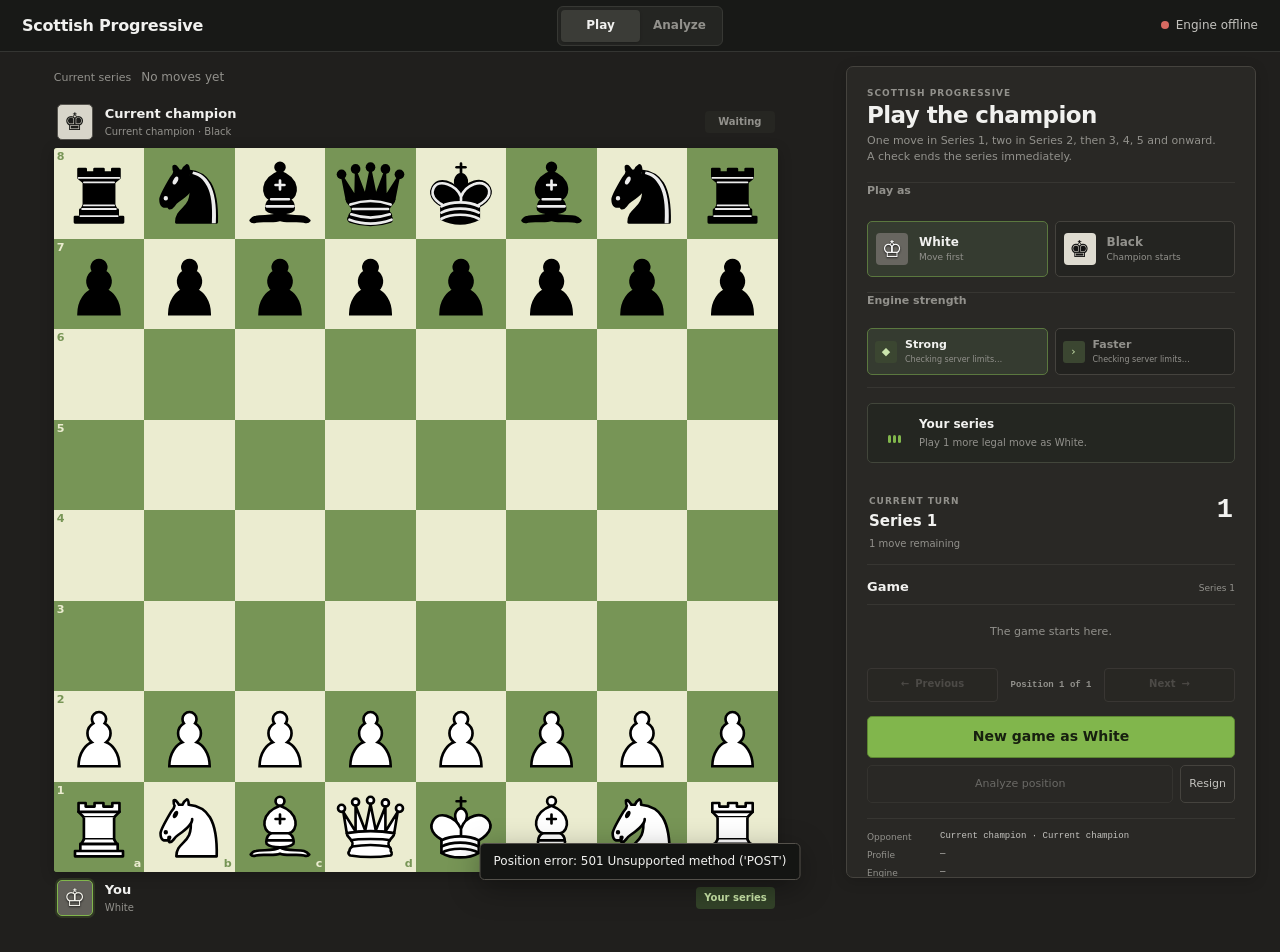
==== src/scottish_progressive/web/static/index.html @ e49f47ee "Add fail-closed browser WASM engine shell" ====
<!doctype html>
<html lang="en">
  <head>
    <meta charset="utf-8">
    <meta name="viewport" content="width=device-width, initial-scale=1">
    <meta name="color-scheme" content="dark">
    <meta name="theme-color" content="#262522">
    <meta name="spc-api-origin" content="https://progressive-ui9q.onrender.com">
    <meta http-equiv="Content-Security-Policy" content="default-src 'self'; script-src 'self' blob: 'wasm-unsafe-eval'; worker-src 'self'; style-src 'self' 'unsafe-inline'; img-src 'self' data:; connect-src 'self' https://progressive-ui9q.onrender.com; object-src 'none'; base-uri 'none'; form-action 'none'">
    <title>Scottish Progressive</title>
    <link rel="icon" href="data:,">
    <link rel="stylesheet" href="./styles.css">
  </head>
  <body>
    <a class="skip-link" href="#workspace">Skip to board</a>
    <header class="app-header">
      <a class="brand" href="./" aria-label="Scottish Progressive home"><span class="brand-long">Scottish Progressive</span><span class="brand-short">Progressive</span></a>
      <nav class="mode-switch" aria-label="Workspace mode">
        <button class="mode-button is-active" id="mode-play" type="button" aria-pressed="true">Play</button>
        <button class="mode-button" id="mode-analyze" type="button" aria-pressed="false">Analyze</button>
      </nav>
      <div class="header-actions">
        <span class="rules-label" id="rules-version">Scottish rules</span>
        <span class="engine-status" id="engine-status" role="status" aria-live="polite"><span class="status-dot" aria-hidden="true"></span><span id="engine-status-text">Connecting…</span></span>
      </div>
    </header>

    <main class="analysis-workspace is-play-mode" id="workspace">
      <section class="board-pane" aria-label="Analysis board">
        <div class="position-strip">
          <div class="turn-copy">
            <p class="turn-label" id="turn-label">White · Series 1</p>
            <div class="series-heading"><h1 id="moves-heading">1 move remaining</h1><span class="boundary-pill is-boundary" id="boundary-pill">Boundary</span></div>
            <p class="series-subtitle" id="series-status">Play one legal move.</p>
          </div>
          <span class="series-number" aria-label="Current series"><small>SERIES</small><b id="series-number">1</b></span>
        </div>
        <div class="series-ledger" aria-label="Moves in the current series">
          <span class="ledger-label">Current series</span>
          <div class="move-chips" id="move-chips"><span class="empty-chip">No moves yet</span></div>
        </div>

        <div class="play-player-strip play-top-player" id="play-top-player" aria-label="Opponent">
          <span class="player-color" id="play-top-color" aria-hidden="true"></span>
          <span class="player-identity"><strong id="play-top-name">Current champion</strong><small id="play-top-meta">Engine profile</small></span>
          <span class="player-clock" id="play-top-turn">Waiting</span>
        </div>

        <div class="board-layout">
          <div class="eval-rail" id="eval-rail" aria-label="Progressive evaluation not reported" aria-describedby="evaluation-scale-help" title="About 100 evaluation points equals one pawn. This is a heuristic Progressive evaluation, not calibrated Stockfish centipawns.">
            <span class="eval-side eval-black">B</span><div class="eval-fill" id="eval-fill"></div><span class="eval-marker" id="eval-marker">?</span><span class="eval-side eval-white">W</span>
          </div>
          <div class="board-shell" id="board-shell">
            <div class="board" id="board" role="group" aria-label="Chess board. White pieces at the bottom." aria-busy="true"></div>
            <svg class="board-arrows" id="board-arrows" viewBox="0 0 100 100" preserveAspectRatio="none" aria-hidden="true">
              <defs>
                <marker id="arrow-best" markerWidth="4" markerHeight="4" refX="3.35" refY="2" orient="auto" markerUnits="strokeWidth"><path d="M0,0 L4,2 L0,4 Z" fill="context-stroke"></path></marker>
                <marker id="arrow-alt" markerWidth="3.8" markerHeight="3.8" refX="3.15" refY="1.9" orient="auto" markerUnits="strokeWidth"><path d="M0,0 L3.8,1.9 L0,3.8 Z" fill="context-stroke"></path></marker>
              </defs>
            </svg>
            <div class="board-loading" id="board-loading"><span class="spinner" aria-hidden="true"></span><span id="board-loading-text">Loading board…</span></div>
            <div class="drag-piece" id="drag-piece" aria-hidden="true"></div>
          </div>
        </div>

        <div class="play-player-strip play-bottom-player" id="play-bottom-player" aria-label="Player">
          <span class="player-color" id="play-bottom-color" aria-hidden="true"></span>
          <span class="player-identity"><strong id="play-bottom-name">You</strong><small id="play-bottom-meta">White</small></span>
          <span class="player-clock" id="play-bottom-turn">Your series</span>
        </div>

        <div class="board-toolbar" aria-label="Board controls">
          <button class="tool-button" id="undo-move" type="button" disabled><svg viewBox="0 0 24 24" aria-hidden="true"><path d="m8 7 4-4v3h1a7 7 0 1 1-6.7 9h2.2a5 5 0 1 0 4.5-7h-1v3L8 7Z"/></svg><span>Undo</span></button>
          <button class="tool-button" id="reset-series" type="button" disabled><svg viewBox="0 0 24 24" aria-hidden="true"><path d="M12 5a7 7 0 1 1-6.6 9.3l1.9-.7A5 5 0 1 0 8.1 9L11 12H4V5l2.6 2.6A7 7 0 0 1 12 5Z"/></svg><span>Restart series</span></button>
          <button class="tool-button" id="flip-board" type="button"><svg viewBox="0 0 24 24" aria-hidden="true"><path d="M7.1 6.5A7.2 7.2 0 0 1 19 9h-2.3a5.1 5.1 0 0 0-8.1-1.1L11 10H4V3l3.1 3.5ZM16.9 17.5A7.2 7.2 0 0 1 5 15h2.3a5.1 5.1 0 1 0 8.1 1.1L13 14h7v7l-3.1-3.5Z"/></svg><span>Flip</span></button>
          <span class="toolbar-divider" aria-hidden="true"></span>
          <button class="tool-button" id="save-position" type="button"><svg viewBox="0 0 24 24" aria-hidden="true"><path d="M5 3h12l2 2v16H5V3Zm3 2v5h8V5H8Zm0 9v5h8v-5H8Z"/></svg><span>Save</span></button>
          <button class="tool-button" id="load-position" type="button"><svg viewBox="0 0 24 24" aria-hidden="true"><path d="M4 5h6l2 2h8v12H4V5Zm8 5v3H9l4 4 4-4h-3v-3h-2Z"/></svg><span>Positions</span></button>
          <button class="primary continue-button" id="advance-series" type="button" hidden>Continue from here</button>
        </div>
        <div class="boundary-notice is-ready" id="boundary-notice" role="status" aria-live="polite"><span class="notice-mark" aria-hidden="true"></span><span id="boundary-notice-text">The board is ready.</span></div>
      </section>

      <aside class="inspector" aria-label="Analysis tools">
        <section class="play-panel" id="play-panel" aria-labelledby="play-panel-title">
          <div class="play-heading">
            <p class="section-kicker">SCOTTISH PROGRESSIVE</p>
            <h1 id="play-panel-title">Play the champion</h1>
            <p>One move in Series 1, two in Series 2, then 3, 4, 5 and onward. A check ends the series immediately.</p>
          </div>

          <fieldset class="side-picker">
            <legend>Play as</legend>
            <div class="side-options">
              <button class="side-option is-active" id="play-as-white" type="button" aria-pressed="true"><span class="side-piece is-white" aria-hidden="true">♔</span><span><strong>White</strong><small>Move first</small></span></button>
              <button class="side-option" id="play-as-black" type="button" aria-pressed="false"><span class="side-piece is-black" aria-hidden="true">♚</span><span><strong>Black</strong><small>Champion starts</small></span></button>
            </div>
          </fieldset>

          <fieldset class="play-strength-picker">
            <legend>Engine strength</legend>
            <div class="play-strength-options">
              <button class="play-strength-option is-active" id="play-strength-strong" type="button" aria-pressed="true" title="Checking this server's search limits."><span class="strength-mark" aria-hidden="true">◆</span><span><strong>Strong</strong><small>Checking server limits…</small></span></button>
              <button class="play-strength-option" id="play-strength-faster" type="button" aria-pressed="false" title="Checking this server's search limits."><span class="strength-mark" aria-hidden="true">›</span><span><strong>Faster</strong><small>Checking server limits…</small></span></button>
            </div>
          </fieldset>

          <div class="play-live" id="play-live" role="status" aria-live="polite">
            <span class="play-live-mark" aria-hidden="true"><i></i><i></i><i></i></span>
            <span><strong id="play-status-title">Your series</strong><small id="play-status-detail">Play White's one legal move.</small></span>
          </div>

          <section class="play-series-card" aria-labelledby="play-series-title">
            <div><span class="section-kicker">CURRENT TURN</span><h2 id="play-series-title">Series 1</h2></div>
            <strong class="play-series-count" id="play-series-count">1</strong>
            <p id="play-series-copy">1 move remaining</p>
          </section>

          <section class="play-history-section" aria-labelledby="play-history-title">
            <div class="play-section-heading"><h2 id="play-history-title">Game</h2><span id="play-history-count">Series 1</span></div>
            <div class="play-history" id="play-history" role="log" aria-live="polite"></div>
            <div class="play-history-navigation" role="group" aria-label="Game position navigation">
              <button class="play-history-step" id="play-history-previous" type="button" aria-label="Previous move" disabled><span aria-hidden="true">←</span><span>Previous</span></button>
              <output class="play-history-position" id="play-history-position" aria-live="polite">Position 1 of 1</output>
              <button class="play-history-step" id="play-history-next" type="button" aria-label="Next move" disabled><span>Next</span><span aria-hidden="true">→</span></button>
            </div>
          </section>

          <div class="play-actions">
            <button class="primary play-new-game" id="play-new-game" type="button">New game as White</button>
            <button class="secondary" id="play-analyze-position" type="button">Analyze position</button>
            <button class="secondary play-resign" id="play-resign" type="button">Resign</button>
          </div>

          <dl class="engine-proof" aria-label="Engine provenance">
            <div><dt>Opponent</dt><dd id="play-engine-name">Connecting…</dd></div>
            <div><dt>Profile</dt><dd id="play-engine-id">—</dd></div>
            <div><dt>Engine</dt><dd id="play-engine-version">—</dd></div>
            <div><dt>Runtime</dt><dd id="play-runtime-status">Checking CPU allocation…</dd></div>
            <div><dt>Strength</dt><dd id="play-strength-status">Strong · target depth 5</dd></div>
            <div><dt>Last search</dt><dd id="play-search-depth" aria-live="polite">No engine move yet</dd></div>
            <div><dt>Search status</dt><dd id="play-search-status">Waiting for the champion</dd></div>
          </dl>
        </section>

        <div class="tabs" id="workspace-tabs" role="tablist" aria-label="Workspace views" tabindex="-1" hidden>
          <button class="tab is-active" id="tab-analysis" role="tab" aria-selected="true" aria-controls="analysis-panel" tabindex="0">Analysis</button>
          <button class="tab" id="tab-theory" role="tab" aria-selected="false" aria-controls="theory-panel" tabindex="-1">Theory</button>
          <button class="tab" id="tab-setup" role="tab" aria-selected="false" aria-controls="setup-panel" tabindex="-1">Setup</button>
        </div>
        <section class="tab-panel analysis-panel" id="analysis-panel" role="tabpanel" aria-labelledby="tab-analysis" hidden>
          <div class="auto-analysis-bar">
            <div class="auto-analysis-copy"><span class="analysis-live-dot" aria-hidden="true"></span><div><h2>Automatic analysis</h2><p id="analysis-progress-text" role="status" aria-live="polite">Waiting for the position…</p></div></div>
            <button class="analysis-toggle" id="analyze-button" type="button" aria-pressed="false"><svg class="pause-icon" viewBox="0 0 24 24" aria-hidden="true"><path d="M7 5h4v14H7V5Zm6 0h4v14h-4V5Z"/></svg><span>Pause</span></button>
          </div>
          <div class="analysis-progress" id="analysis-progress" role="progressbar" aria-label="Automatic analysis depth" aria-valuemin="0" aria-valuemax="8" aria-valuenow="0"><span id="analysis-progress-fill"></span></div>
          <div class="analysis-presets" aria-label="Automatic analysis mode">
            <span class="preset-label">Mode</span>
            <div class="preset-switch" role="group" aria-label="Automatic analysis mode">
              <button id="preset-quick" type="button" aria-pressed="false"><strong>Quick</strong><small>Lower CPU</small></button>
              <button class="is-active" id="preset-strong" type="button" aria-pressed="true"><strong>Deep</strong><small>Maximum depth</small></button>
            </div>
          </div>
          <details class="search-settings">
            <summary>Search limits</summary>
            <div class="search-controls" aria-label="Automatic search limits">
              <label><span>Maximum depth</span><input id="depth-control" type="number" inputmode="numeric" min="1" max="8" step="1" value="8"></label>
              <label><span>Branch cap</span><input id="cap-control" type="number" inputmode="numeric" min="1" max="512" step="1" value="256"></label>
              <label><span>Seconds per pass</span><span class="input-suffix"><input id="time-control" type="number" inputmode="decimal" min="0.1" max="30" step="0.25" value="5"><small>s</small></span></label>
              <label><span>Lines</span><input id="alternatives-control" type="number" inputmode="numeric" min="1" max="12" step="1" value="3"></label>
            </div>
          </details>
          <div class="analysis-empty" id="analysis-empty"><span class="empty-pulse" aria-hidden="true"></span><h3>Analysis starts automatically</h3><p>Make a move or open a saved line. The engine cancels the old search and deepens the new position.</p></div>
          <div class="analysis-loading" id="analysis-loading" hidden aria-live="polite"><div class="thinking-lines" aria-hidden="true"><span></span><span></span><span></span></div><h3>Searching this position…</h3><p>The board stays playable while each bounded pass runs.</p></div>
          <div class="analysis-error" id="analysis-error" hidden role="alert"><strong>Automatic analysis stopped</strong><span id="analysis-error-text"></span></div>

          <div class="analysis-results" id="analysis-results" hidden>
            <div class="result-hero"><div><span class="result-label">Progressive evaluation</span><strong class="result-score" id="result-score">Equal</strong></div><div class="classification-block"><span class="classification" id="result-classification">Balanced</span><span class="confidence" id="result-confidence">Depth-limited</span></div></div>
            <p class="evaluation-help" id="evaluation-scale-help">About 100 evaluation points equals one pawn. This is a heuristic Progressive evaluation, not calibrated Stockfish centipawns.</p>
            <div class="proof-strip" id="proof-strip" aria-label="Search reliability"></div>
            <section class="result-section best-series-section"><div class="section-heading"><h3 id="result-choice-heading">Best series</h3><span class="side-to-move" id="result-side">White to move</span></div><div class="best-series" id="best-series"></div><p class="best-notation" id="best-notation"></p></section>
            <section class="result-section">
              <div class="section-heading"><h3>Principal variation</h3><div class="pv-controls" id="pv-controls" hidden aria-label="Principal variation playback"><button id="pv-previous" type="button" aria-label="Previous principal variation move">‹</button><span id="pv-indicator" aria-live="polite">Start</span><button id="pv-next" type="button" aria-label="Next principal variation move">›</button><button class="pv-exit" id="pv-exit" type="button">Exit</button></div></div>
              <div class="pv-line" id="pv-line"></div>
            </section>
            <section class="result-section"><div class="section-heading"><h3>Other lines</h3><span id="alternatives-count"></span></div><div class="alternatives-list" id="alternatives-list"></div></section>
            <details class="result-details"><summary>Evaluation details</summary>
              <section class="result-section"><div class="section-heading"><h3>Evaluation map</h3><span id="reach-status"></span></div><div class="breakdown" id="evaluation-breakdown"></div></section>
              <section class="result-section warnings-section" id="warnings-section" hidden><div class="section-heading"><h3>Tactical warnings</h3></div><ul class="warnings-list" id="warnings-list"></ul></section>
              <details class="search-details"><summary>Raw search details</summary><dl id="search-stats"></dl></details>
            </details>
          </div>

          <section class="study-tree-section" aria-labelledby="study-tree-title">
            <div class="study-tree-heading"><div><p class="section-kicker">LOCAL STUDY</p><h3 id="study-tree-title">Move tree</h3></div><span class="study-save-state" id="study-save-state" role="status" aria-live="polite">Saved locally</span></div>
            <div class="tree-toolbar" aria-label="Variation controls"><button class="tree-tool is-primary" id="new-variation" type="button">＋ New line</button><button class="tree-tool" id="delete-variation" type="button" disabled>Delete line</button><button class="tree-tool" id="clear-study" type="button">Clear tree</button></div>
            <p class="tree-help" id="tree-help">Play on the board to add moves. Select any move to reopen that server-checked position.</p>
            <div class="analysis-tree" id="analysis-tree" role="tree" aria-label="Saved progressive analysis variations" aria-describedby="tree-help"></div>
          </section>
        </section>

        <section class="tab-panel theory-panel" id="theory-panel" role="tabpanel" aria-labelledby="tab-theory" hidden>
          <div class="panel-heading"><div><p class="section-kicker">ENGINE EVIDENCE</p><h2>Opening explorer</h2></div><button class="subtle-button" id="refresh-openings" type="button">Refresh</button></div>
          <p class="panel-intro">Dated engine results, not solved opening truth. Select a row to load its first move.</p><div class="theory-meta" id="theory-meta"></div>
          <div class="theory-loading" id="theory-loading"><span class="spinner" aria-hidden="true"></span> Loading opening evidence…</div><div class="theory-error" id="theory-error" hidden role="alert"></div><div class="opening-list" id="opening-list"></div>
        </section>

        <section class="tab-panel setup-panel" id="setup-panel" role="tabpanel" aria-labelledby="tab-setup" hidden>
          <div class="panel-heading"><div><p class="section-kicker">EXACT BOUNDARY</p><h2>Position setup</h2></div></div>
          <p class="panel-intro">Enter an orthodox FEN and the progressive counters. The trusted engine validates the position before it reaches the board.</p>
          <form id="setup-form" novalidate>
            <label class="field-label" for="fen-input">FEN</label><textarea id="fen-input" rows="3" spellcheck="false" required></textarea>
            <div class="setup-grid"><label><span>Series number</span><input id="series-input" type="number" inputmode="numeric" min="1" step="1" required></label><label><span>Quiet series</span><input id="quiet-input" type="number" inputmode="numeric" min="0" step="1" required></label></div>
            <label class="field-label" for="ep-input">Progressive en-passant targets</label><input id="ep-input" type="text" spellcheck="false" placeholder="e3, c6 — or leave blank"><p class="field-help">Comma-separated target squares. Invalid targets are rejected.</p>
            <div class="setup-actions"><button class="primary" type="submit">Load position</button><button class="secondary" id="load-start" type="button">Starting position</button></div><div class="setup-error" id="setup-error" hidden role="alert"></div>
          </form>
          <p class="piece-credit">Cburnett chess pieces by Colin M. L. Burnett, GPLv2+. <a href="./THIRD_PARTY_NOTICES.txt" target="_blank" rel="noreferrer">License</a></p>
        </section>
      </aside>
    </main>

    <dialog class="saved-dialog" id="saved-dialog" aria-labelledby="saved-dialog-title">
      <div class="dialog-heading"><div><p class="section-kicker">THIS DEVICE</p><h2 id="saved-dialog-title">Saved positions</h2></div><button class="dialog-close" id="saved-dialog-close" type="button" aria-label="Close saved positions">×</button></div>
      <form class="save-position-form" id="save-position-form"><label for="saved-name">Position name</label><div class="save-position-row"><input id="saved-name" type="text" maxlength="60" autocomplete="off" placeholder="e.g. Main line after Series 4"><button class="primary" id="save-current-position" type="submit">Save current</button></div><p>Only the trusted boundary and legal move prefix are stored. The engine rechecks them when loaded.</p></form>
      <div class="saved-position-status" id="saved-position-status" role="status" aria-live="polite"></div><div class="saved-positions-list" id="saved-positions-list" aria-label="Saved positions"></div>
    </dialog>
    <dialog class="promotion-dialog" id="promotion-dialog" aria-labelledby="promotion-title"><form method="dialog"><div class="dialog-heading"><div><p class="section-kicker">PROMOTION</p><h2 id="promotion-title">Choose a piece</h2></div><button class="dialog-close" value="cancel" aria-label="Cancel promotion">×</button></div><div class="promotion-options" id="promotion-options"></div></form></dialog>
    <div class="toast" id="toast" role="status" aria-live="polite" hidden></div>
    <script src="./study-safety.js" defer></script>
    <script src="./evaluation-format.js" defer></script>
    <script src="./play-handoff.js" defer></script>
    <script src="./play-timeline.js" defer></script>
    <script src="./browser-engine-client.js" defer></script>
    <script src="./app.js" defer></script>
  </body>
</html>
---- src/scottish_progressive/web/static/styles.css ----
:root {
  color-scheme: dark;
  --page: #201f1d;
  --header: #181917;
  --panel: #292825;
  --panel-raised: #302f2c;
  --panel-hover: #393733;
  --line: #45433e;
  --line-soft: #373632;
  --text: #f1f1ef;
  --text-2: #c4c3bf;
  --text-3: #92918c;
  --green: #81b64c;
  --green-strong: #94c960;
  --green-deep: #5c8731;
  --red: #d76a61;
  --amber: #d2a84c;
  --blue: #7196ad;
  --board-light: #ebecd0;
  --board-dark: #779556;
  --board-light-ink: #779556;
  --board-dark-ink: #ebecd0;
  --board-size: min(65vw, calc(100vh - 218px), 720px);
  --radius: 5px;
  --font: Inter, ui-sans-serif, system-ui, -apple-system, BlinkMacSystemFont, "Segoe UI", sans-serif;
  --mono: "SFMono-Regular", Consolas, "Liberation Mono", monospace;
}

* { box-sizing: border-box; }

html { min-width: 0; background: var(--page); }

body {
  min-width: 0;
  min-height: 100vh;
  margin: 0;
  overflow-x: hidden;
  color: var(--text);
  background: var(--page);
  font: 14px/1.45 var(--font);
  -webkit-font-smoothing: antialiased;
}

button, input, textarea { font: inherit; }
button { color: inherit; }
button, summary, .brand { -webkit-tap-highlight-color: transparent; }
a { color: var(--green-strong); }
[hidden] { display: none !important; }

button:focus-visible,
input:focus-visible,
textarea:focus-visible,
summary:focus-visible,
a:focus-visible {
  outline: 3px solid #b8dc8e;
  outline-offset: 2px;
}

.skip-link {
  position: fixed;
  z-index: 1000;
  top: 8px;
  left: 8px;
  padding: 9px 12px;
  color: #15200d;
  background: #c6e5a2;
  border-radius: var(--radius);
  transform: translateY(-150%);
  transition: transform 140ms ease;
}
.skip-link:focus { transform: translateY(0); }

.app-header {
  position: relative;
  z-index: 20;
  display: grid;
  grid-template-columns: minmax(0, 1fr) auto minmax(0, 1fr);
  align-items: center;
  justify-content: space-between;
  min-height: 52px;
  padding: 0 22px;
  background: var(--header);
  border-bottom: 1px solid #343532;
}

.brand {
  color: var(--text);
  font-size: 16px;
  font-weight: 720;
  letter-spacing: -0.015em;
  text-decoration: none;
}

.brand-short { display: none; }
.mode-switch { display: grid; grid-template-columns: repeat(2, 1fr); min-width: 154px; padding: 3px; background: #242522; border: 1px solid #373834; border-radius: 6px; }
.mode-button { min-height: 32px; padding: 4px 13px; color: var(--text-3); background: transparent; border: 0; border-radius: 4px; cursor: pointer; font-size: 12px; font-weight: 700; transition: color 130ms ease, background-color 130ms ease, transform 130ms ease; }
.mode-button:hover { color: var(--text-2); }
.mode-button.is-active { color: var(--text); background: #3b3c37; box-shadow: 0 1px 3px rgb(0 0 0 / 22%); }
.mode-button:active { transform: scale(.98); }
.header-actions { display: flex; align-items: center; justify-self: end; gap: 16px; min-width: 0; }
.rules-label { display: none; }
.engine-status {
  display: inline-flex;
  align-items: center;
  gap: 7px;
  min-width: 0;
  color: var(--text-2);
  font-size: 12px;
  white-space: nowrap;
}
.engine-status > span:last-child { overflow: hidden; text-overflow: ellipsis; }
.status-dot { width: 8px; height: 8px; flex: 0 0 auto; border-radius: 50%; background: var(--amber); }
.engine-status.is-online .status-dot { background: var(--green); }
.engine-status.is-offline .status-dot { background: var(--red); }

.analysis-workspace {
  display: grid;
  grid-template-columns: minmax(0, 1fr) minmax(360px, 430px);
  gap: clamp(18px, 2.2vw, 34px);
  width: min(1370px, 100%);
  margin: 0 auto;
  padding: 18px 24px 28px;
  align-items: start;
}

.analysis-workspace.is-play-mode { --board-size: min(63vw, calc(100vh - 176px), 760px); grid-template-columns: minmax(0, 1fr) minmax(350px, 410px); gap: clamp(20px, 3vw, 46px); padding-top: 14px; }
.is-play-mode .position-strip,
.is-play-mode .eval-rail,
.is-play-mode .board-toolbar,
.is-play-mode .boundary-notice { display: none; }
.is-play-mode .series-ledger { width: var(--board-size); padding: 0 0 7px; }
.is-play-mode .board-layout { grid-template-columns: var(--board-size); gap: 0; }
.is-play-mode .inspector { min-height: 560px; }

.board-pane {
  display: flex;
  flex-direction: column;
  align-items: center;
  min-width: 0;
}

.play-player-strip { display: grid; grid-template-columns: 38px minmax(0, 1fr) auto; align-items: center; width: var(--board-size); min-height: 52px; gap: 10px; padding: 5px 3px; }
.play-player-strip.is-active { color: var(--text); }
.player-color { position: relative; display: grid; width: 36px; height: 36px; place-items: center; overflow: hidden; border: 1px solid #55534d; border-radius: 5px; box-shadow: inset 0 0 0 1px rgb(255 255 255 / 5%); }
.player-color::before { font-size: 24px; line-height: 1; }
.player-color.is-white { color: #f6f5ed; background: #62605a; }
.player-color.is-white::before { content: "♔"; text-shadow: 0 1px 2px #111; }
.player-color.is-black { color: #1c1c1a; background: #d8d5ca; }
.player-color.is-black::before { content: "♚"; }
.play-player-strip.is-active .player-color { border-color: var(--green); box-shadow: 0 0 0 2px rgb(129 182 76 / 16%); }
.player-identity { display: block; min-width: 0; }
.player-identity strong,
.player-identity small { display: block; overflow: hidden; text-overflow: ellipsis; white-space: nowrap; }
.player-identity strong { font-size: 13px; }
.player-identity small { margin-top: 1px; color: var(--text-3); font-size: 10px; }
.player-clock { min-width: 70px; padding: 6px 8px; color: var(--text-3); background: #262622; border-radius: 4px; font: 700 10px/1 var(--font); text-align: center; }
.play-player-strip.is-active .player-clock { color: #cce9ab; background: #334329; }

.position-strip,
.series-ledger,
.board-toolbar,
.boundary-notice {
  width: calc(var(--board-size) + 32px);
  max-width: 100%;
}

.position-strip {
  display: flex;
  align-items: center;
  justify-content: space-between;
  gap: 16px;
  min-height: 58px;
  padding: 0 2px 8px 32px;
}
.turn-copy { min-width: 0; }
.turn-label,
.series-subtitle,
.panel-intro,
.tree-help,
.field-help,
.piece-credit,
.best-notation { margin: 0; }
.turn-label { color: var(--text-2); font-size: 12px; font-weight: 650; }
.series-heading { display: flex; align-items: center; gap: 9px; min-width: 0; }
.series-heading h1 { margin: 1px 0 0; overflow: hidden; font-size: 20px; line-height: 1.2; letter-spacing: -0.02em; text-overflow: ellipsis; white-space: nowrap; }
.series-subtitle { max-width: 620px; margin-top: 2px; overflow: hidden; color: var(--text-3); font-size: 12px; text-overflow: ellipsis; white-space: nowrap; }
.series-number { display: grid; grid-template-columns: auto auto; align-items: baseline; gap: 6px; color: var(--text-3); }
.series-number small { font-size: 9px; font-weight: 700; letter-spacing: .1em; }
.series-number b { color: var(--text); font: 700 23px/1 var(--mono); }
.boundary-pill { flex: 0 0 auto; color: var(--text-3); font-size: 11px; font-weight: 650; }
.boundary-pill::before { content: ""; display: inline-block; width: 6px; height: 6px; margin-right: 5px; border-radius: 50%; background: var(--text-3); vertical-align: 1px; }
.boundary-pill.is-boundary::before,
.boundary-pill.is-complete::before { background: var(--green); }
.boundary-pill.is-mid-series::before { background: var(--amber); }

.series-ledger {
  display: flex;
  align-items: center;
  min-height: 30px;
  padding: 0 0 7px 32px;
  gap: 10px;
}
.ledger-label { flex: 0 0 auto; color: var(--text-3); font-size: 11px; }
.move-chips { display: flex; min-width: 0; gap: 4px; overflow-x: auto; scrollbar-width: thin; }
.move-chip,
.series-move {
  display: inline-flex;
  align-items: center;
  flex: 0 0 auto;
  gap: 5px;
  min-height: 23px;
  padding: 2px 7px;
  color: var(--text-2);
  background: var(--panel-raised);
  border-radius: 3px;
  font-size: 12px;
  animation: move-in 150ms ease-out both;
}
.move-chip b,
.series-move b { color: var(--text-3); font: 700 10px/1 var(--mono); }
.empty-chip { color: var(--text-3); font-size: 12px; }

.board-layout { display: grid; grid-template-columns: 26px var(--board-size); gap: 6px; max-width: 100%; }
.board-shell {
  position: relative;
  width: var(--board-size);
  height: var(--board-size);
  overflow: hidden;
  background: var(--board-dark);
  border-radius: 3px;
  box-shadow: 0 3px 14px rgb(0 0 0 / 24%);
  touch-action: none;
}
.board { display: grid; width: 100%; height: 100%; grid-template: repeat(8, 1fr) / repeat(8, 1fr); }
.square {
  position: relative;
  display: grid;
  place-items: center;
  min-width: 0;
  min-height: 0;
  padding: 0;
  border: 0;
  border-radius: 0;
  cursor: default;
}
.square.light { background: var(--board-light); }
.square.dark { background: var(--board-dark); }
.square.has-piece.is-legal-from { cursor: grab; }
.square.has-piece.is-legal-from:active { cursor: grabbing; }
.piece { position: relative; z-index: 2; display: block; width: 88%; height: 88%; pointer-events: none; user-select: none; transition: transform 110ms ease; }
.square.has-piece:hover .piece { transform: translateY(-1px); }
.square.is-last::before,
.square.is-selected::before { content: ""; position: absolute; z-index: 1; inset: 0; pointer-events: none; }
.square.is-last::before { background: rgb(246 246 105 / 42%); }
.square.is-selected::before { background: rgb(246 246 105 / 65%); }
.square.is-legal::after { content: ""; position: absolute; z-index: 5; width: 25%; height: 25%; border-radius: 50%; background: rgb(33 44 25 / 34%); pointer-events: none; }
.square.is-legal.is-capture::after { width: 82%; height: 82%; background: transparent; border: max(3px, .45vw) solid rgb(33 44 25 / 33%); }
.coordinate { position: absolute; z-index: 7; font: 750 clamp(8px, calc(var(--board-size) / 65), 12px)/1 var(--font); pointer-events: none; }
.coordinate.file { right: 3px; bottom: 3px; }
.coordinate.rank { top: 3px; left: 3px; }
.square.light .coordinate { color: var(--board-light-ink); }
.square.dark .coordinate { color: var(--board-dark-ink); }

.board-arrows { position: absolute; z-index: 8; inset: 0; width: 100%; height: 100%; overflow: visible; pointer-events: none; }
.board-arrows line { stroke-linecap: round; animation: arrow-in 170ms ease-out both; }
.board-loading {
  position: absolute;
  z-index: 12;
  inset: 0;
  display: flex;
  align-items: center;
  justify-content: center;
  gap: 9px;
  color: #fff;
  background: rgb(24 25 23 / 70%);
  font-size: 13px;
  transition: opacity 130ms ease, visibility 130ms ease;
}
.board-loading.is-hidden { opacity: 0; visibility: hidden; pointer-events: none; }
.spinner { width: 15px; height: 15px; flex: 0 0 auto; border: 2px solid rgb(255 255 255 / 28%); border-top-color: currentColor; border-radius: 50%; animation: spin .75s linear infinite; }
.drag-piece { position: fixed; z-index: 100; width: min(calc(var(--board-size) / 8), 90px); height: min(calc(var(--board-size) / 8), 90px); opacity: 0; pointer-events: none; transform: translate(-50%, -50%); }
.drag-piece img { width: 100%; height: 100%; }
.drag-piece.is-visible { opacity: .96; }
.board-shell.is-previewing::after { content: "PV preview"; position: absolute; z-index: 9; right: 7px; top: 7px; padding: 4px 7px; color: #fff; background: rgb(24 25 23 / 78%); border-radius: 3px; font-size: 10px; font-weight: 700; letter-spacing: .06em; }

.eval-rail { position: relative; width: 26px; height: var(--board-size); overflow: hidden; color: #fff; background: #171715; border: 1px solid #4d4b46; border-radius: 3px; }
.eval-fill { position: absolute; inset: auto 0 0; height: 50%; background: #f3f2ec; transition: height 240ms cubic-bezier(.2,.8,.2,1); }
.eval-marker { position: absolute; z-index: 2; left: 50%; bottom: 50%; max-width: calc(100% - 2px); padding: 2px 1px; overflow: hidden; color: #111; background: #f3f2ec; border: 1px solid rgb(0 0 0 / 40%); border-radius: 2px; font: 750 7px/1 var(--mono); text-overflow: clip; white-space: nowrap; transform: translate(-50%, 50%); transition: bottom 240ms cubic-bezier(.2,.8,.2,1); }
.eval-side { position: absolute; z-index: 3; left: 50%; font: 750 9px/1 var(--font); transform: translateX(-50%); mix-blend-mode: difference; }
.eval-black { top: 5px; }
.eval-white { bottom: 5px; }

.board-toolbar { display: flex; align-items: center; min-height: 44px; padding: 5px 0 0 32px; gap: 2px; overflow-x: auto; scrollbar-width: none; }
.board-toolbar::-webkit-scrollbar { display: none; }
.tool-button,
.analysis-toggle,
.tree-tool,
.subtle-button,
.secondary,
.primary,
.pv-controls button,
.dialog-close {
  min-height: 38px;
  border: 1px solid transparent;
  border-radius: var(--radius);
  cursor: pointer;
  transition: color 130ms ease, background-color 130ms ease, border-color 130ms ease, transform 110ms ease;
}
.tool-button { display: inline-flex; align-items: center; flex: 0 0 auto; gap: 6px; padding: 6px 9px; color: var(--text-2); background: transparent; }
.tool-button svg { width: 17px; height: 17px; fill: currentColor; }
.tool-button:hover:not(:disabled) { color: var(--text); background: var(--panel-raised); }
.tool-button:active:not(:disabled), .tree-tool:active:not(:disabled), .primary:active:not(:disabled) { transform: translateY(1px); }
button:disabled { cursor: not-allowed; opacity: .42; }
.toolbar-divider { width: 1px; height: 22px; flex: 0 0 auto; margin: 0 4px; background: var(--line); }
.primary { padding: 8px 13px; color: #17200f; background: var(--green); border-color: var(--green-deep); font-weight: 720; }
.primary:hover:not(:disabled) { background: var(--green-strong); }
.continue-button { margin-left: auto; white-space: nowrap; }

.boundary-notice { display: flex; align-items: flex-start; gap: 8px; min-height: 31px; padding: 7px 0 0 32px; color: var(--text-3); font-size: 12px; }
.notice-mark { width: 7px; height: 7px; flex: 0 0 auto; margin-top: 5px; border-radius: 50%; background: var(--green); }
.boundary-notice.is-warning .notice-mark { background: var(--amber); }
.boundary-notice.is-game-over .notice-mark { background: var(--red); }
.boundary-notice.is-game-over { color: #e5aaa5; }

.inspector {
  position: sticky;
  top: 18px;
  min-width: 0;
  height: calc(100vh - 88px);
  min-height: 560px;
  overflow: hidden;
  background: var(--panel);
  border: 1px solid var(--line);
  border-radius: 7px;
  box-shadow: 0 3px 14px rgb(0 0 0 / 16%);
}

.play-panel { height: 100%; padding: 20px 20px 22px; overflow-y: auto; scrollbar-color: #55524c transparent; scrollbar-width: thin; animation: panel-in 180ms ease-out both; }
.play-heading { padding-bottom: 17px; border-bottom: 1px solid var(--line-soft); }
.play-heading h1 { margin: 2px 0 5px; font-size: 23px; line-height: 1.15; letter-spacing: -.025em; }
.play-heading > p:last-child { max-width: 355px; margin: 0; color: var(--text-3); font-size: 11px; }
.side-picker { min-width: 0; margin: 0; padding: 15px 0; border: 0; border-bottom: 1px solid var(--line-soft); }
.side-picker legend { padding: 0; color: var(--text-3); font-size: 11px; font-weight: 650; }
.side-options { display: grid; grid-template-columns: repeat(2, minmax(0, 1fr)); gap: 7px; margin-top: 7px; }
.side-option { display: grid; grid-template-columns: 36px minmax(0, 1fr); align-items: center; min-height: 56px; gap: 7px; padding: 6px 8px; color: var(--text-3); background: #242421; border: 1px solid var(--line); border-radius: 5px; cursor: pointer; text-align: left; transition: color 130ms ease, background-color 130ms ease, border-color 130ms ease, transform 120ms ease; }
.side-option:hover { color: var(--text-2); background: var(--panel-hover); }
.side-option.is-active { color: var(--text); background: #353b30; border-color: #5b783f; }
.side-option:active { transform: translateY(1px); }
.side-option strong,
.side-option small { display: block; }
.side-option strong { font-size: 12px; }
.side-option small { color: var(--text-3); font-size: 9px; }
.side-piece { display: grid; width: 32px; height: 32px; place-items: center; border-radius: 4px; font-size: 23px; }
.side-piece.is-white { color: #fff; background: #686660; text-shadow: 0 1px 2px #111; }
.side-piece.is-black { color: #111; background: #dedbd0; }
.play-strength-picker { min-width: 0; margin: 0; padding: 12px 0; border: 0; border-bottom: 1px solid var(--line-soft); }
.play-strength-picker legend { padding: 0; color: var(--text-3); font-size: 11px; font-weight: 650; }
.play-strength-options { display: grid; grid-template-columns: repeat(2, minmax(0, 1fr)); gap: 7px; margin-top: 7px; }
.play-strength-option { display: grid; grid-template-columns: 24px minmax(0, 1fr); align-items: center; min-height: 47px; gap: 6px; padding: 5px 7px; color: var(--text-3); background: #22221f; border: 1px solid var(--line); border-radius: 5px; cursor: pointer; text-align: left; transition: color 130ms ease, background-color 130ms ease, border-color 130ms ease, transform 120ms ease; }
.play-strength-option:hover { color: var(--text-2); background: var(--panel-hover); }
.play-strength-option.is-active { color: var(--text); background: #353b30; border-color: #5b783f; }
.play-strength-option:active { transform: translateY(1px); }
.play-strength-option strong,
.play-strength-option small { display: block; overflow: hidden; text-overflow: ellipsis; white-space: nowrap; }
.play-strength-option strong { font-size: 11px; }
.play-strength-option small { margin-top: 1px; color: var(--text-3); font-size: 8px; }
.strength-mark { display: grid; width: 22px; height: 22px; place-items: center; color: #cbe5ad; background: #3b4631; border-radius: 3px; font-size: 11px; }
.play-live { display: grid; grid-template-columns: 30px minmax(0, 1fr); align-items: center; min-height: 60px; gap: 10px; margin-top: 15px; padding: 10px 11px; background: #242621; border: 1px solid #42463b; border-radius: 5px; }
.play-live > span:last-child { min-width: 0; }
.play-live strong,
.play-live small { display: block; }
.play-live strong { font-size: 12px; }
.play-live small { margin-top: 2px; overflow: hidden; color: var(--text-3); font-size: 10px; text-overflow: ellipsis; white-space: nowrap; }
.play-live-mark { display: flex; align-items: flex-end; justify-content: center; gap: 2px; height: 20px; }
.play-live-mark i { width: 3px; height: 8px; background: var(--green); border-radius: 2px; }
.play-live.is-thinking .play-live-mark i { animation: thinking .72s ease-in-out infinite alternate; }
.play-live.is-thinking .play-live-mark i:nth-child(2) { animation-delay: .12s; }
.play-live.is-thinking .play-live-mark i:nth-child(3) { animation-delay: .24s; }
.play-live.is-error { color: #efbbb6; background: #3c2927; border-color: #6e3934; }
.play-live.is-error .play-live-mark i { background: var(--red); }
.play-live.is-won { color: #d9efc0; background: #2d3b25; border-color: #4f6b3a; }
.play-live.is-finished .play-live-mark i { background: var(--text-3); }
.play-live.is-review { color: #e5d8b4; background: #363127; border-color: #685c3c; }
.play-live.is-review .play-live-mark i { background: #c5a95d; }
.play-series-card { display: grid; grid-template-columns: minmax(0, 1fr) auto; align-items: center; gap: 2px 12px; margin-top: 13px; padding: 13px 2px 12px; border-bottom: 1px solid var(--line-soft); }
.play-series-card h2 { margin: 1px 0 0; font-size: 15px; }
.play-series-card p { grid-column: 1 / -1; margin: 3px 0 0; color: var(--text-3); font-size: 10px; }
.play-series-count { grid-row: 1; grid-column: 2; color: var(--text); font: 730 27px/1 var(--mono); }
.play-history-section { padding-top: 13px; }
.play-section-heading { display: flex; align-items: baseline; justify-content: space-between; gap: 12px; }
.play-section-heading h2 { margin: 0; font-size: 13px; }
.play-section-heading span { color: var(--text-3); font-size: 9px; }
.play-history { max-height: 225px; margin-top: 7px; overflow: auto; border-top: 1px solid var(--line-soft); scrollbar-width: thin; }
.play-history-row { display: grid; grid-template-columns: 28px minmax(0, 1fr) 22px; align-items: center; min-height: 43px; gap: 7px; border-bottom: 1px solid var(--line-soft); animation: move-in 150ms ease-out both; }
.play-history-row.is-current { background: rgb(197 169 93 / 8%); box-shadow: inset 2px 0 #c5a95d; }
.play-history-series { color: var(--text-3); font: 700 9px var(--mono); }
.play-history-moves { display: block; min-width: 0; }
.play-history-moves strong,
.play-history-moves small { display: block; overflow: hidden; text-overflow: ellipsis; white-space: nowrap; }
.play-history-moves strong { font-size: 10px; }
.play-history-moves small { margin-top: 1px; color: var(--text-3); font-size: 10px; }
.history-color { display: grid; width: 20px; height: 20px; place-items: center; border: 1px solid var(--line); border-radius: 3px; font: 750 8px var(--font); }
.history-color.is-white { color: #222; background: #e5e2d7; }
.history-color.is-black { color: #eee; background: #252522; }
.play-history-empty { margin: 0; padding: 19px 4px; color: var(--text-3); font-size: 11px; text-align: center; }
.play-history-navigation { display: grid; grid-template-columns: minmax(84px, 1fr) auto minmax(84px, 1fr); align-items: center; gap: 7px; padding-top: 9px; }
.play-history-step { display: inline-flex; align-items: center; justify-content: center; min-height: 34px; gap: 6px; padding: 6px 9px; color: var(--text-2); background: #282824; border: 1px solid var(--line); border-radius: 4px; font-size: 10px; font-weight: 680; }
.play-history-step:hover:not(:disabled) { color: var(--text); background: var(--panel-hover); border-color: #66635d; }
.play-history-step:focus-visible { outline: 2px solid var(--green); outline-offset: 2px; }
.play-history-step:disabled { color: #66645f; cursor: default; opacity: .58; }
.play-history-position { min-width: 92px; color: var(--text-3); font: 700 9px var(--mono); text-align: center; white-space: nowrap; }
.board-shell.is-reviewing { box-shadow: 0 0 0 2px rgb(197 169 93 / 38%); }
.play-actions { display: grid; grid-template-columns: minmax(0, 1fr) auto; gap: 7px; margin-top: 14px; }
.play-new-game { grid-column: 1 / -1; min-height: 42px; }
.play-actions .secondary { min-height: 38px; }
.play-resign { color: #dba39e; }
.engine-proof { display: grid; gap: 5px; margin: 15px 0 0; padding-top: 12px; border-top: 1px solid var(--line-soft); }
.engine-proof div { display: grid; grid-template-columns: 65px minmax(0, 1fr); gap: 8px; }
.engine-proof dt { color: var(--text-3); font-size: 9px; }
.engine-proof dd { margin: 0; overflow: hidden; color: var(--text-2); font: 9px var(--mono); text-overflow: ellipsis; white-space: nowrap; }
.engine-proof div:nth-last-child(-n + 3) dd { white-space: normal; }
.tabs { display: grid; grid-template-columns: repeat(3, 1fr); height: 46px; border-bottom: 1px solid var(--line); }
.tab { position: relative; padding: 0 10px; color: var(--text-3); background: transparent; border: 0; cursor: pointer; font-weight: 670; }
.tab::after { content: ""; position: absolute; right: 18%; bottom: -1px; left: 18%; height: 2px; background: var(--green); opacity: 0; transform: scaleX(.5); transition: opacity 140ms ease, transform 140ms ease; }
.tab:hover { color: var(--text-2); background: rgb(255 255 255 / 2%); }
.tab.is-active { color: var(--text); }
.tab.is-active::after { opacity: 1; transform: scaleX(1); }
.tab-panel { height: calc(100% - 46px); padding: 16px 17px 24px; overflow-y: auto; scrollbar-color: #55524c transparent; scrollbar-width: thin; animation: panel-in 150ms ease-out both; }

.auto-analysis-bar { display: flex; align-items: center; justify-content: space-between; gap: 14px; padding-bottom: 11px; }
.auto-analysis-copy { display: flex; align-items: center; min-width: 0; gap: 10px; }
.auto-analysis-copy h2,
.panel-heading h2,
.dialog-heading h2 { margin: 0; font-size: 17px; line-height: 1.25; letter-spacing: -.015em; }
.auto-analysis-copy p { margin: 1px 0 0; overflow: hidden; color: var(--text-3); font-size: 11px; text-overflow: ellipsis; white-space: nowrap; }
.analysis-live-dot { width: 9px; height: 9px; flex: 0 0 auto; border: 2px solid #506240; border-radius: 50%; background: var(--green); }
.inspector.is-analyzing .analysis-live-dot { animation: live-pulse 1.25s ease-in-out infinite; }
.analysis-toggle { display: inline-flex; align-items: center; flex: 0 0 auto; gap: 6px; padding: 6px 10px; color: var(--text-2); background: transparent; border-color: var(--line); }
.analysis-toggle:hover { color: var(--text); background: var(--panel-hover); }
.analysis-toggle svg { width: 15px; height: 15px; fill: currentColor; }
.analysis-progress { width: 100%; height: 3px; overflow: hidden; background: #1d1d1b; border-radius: 2px; }
.analysis-progress > span { display: block; width: 0; height: 100%; background: var(--green); transition: width 260ms cubic-bezier(.2,.8,.2,1); }
.inspector.is-analyzing .analysis-progress > span { box-shadow: 8px 0 0 rgb(129 182 76 / 22%); }

.analysis-presets { display: flex; align-items: center; justify-content: space-between; gap: 14px; padding: 13px 0 11px; border-bottom: 1px solid var(--line-soft); }
.preset-label { color: var(--text-3); font-size: 12px; font-weight: 650; }
.preset-switch { display: flex; overflow: hidden; border: 1px solid var(--line); border-radius: var(--radius); }
.preset-switch button { min-width: 92px; min-height: 42px; padding: 4px 10px; color: var(--text-3); background: transparent; border: 0; cursor: pointer; }
.preset-switch button + button { border-left: 1px solid var(--line); }
.preset-switch strong, .preset-switch small { display: block; }
.preset-switch strong { color: inherit; font-size: 12px; }
.preset-switch small { font-size: 9px; }
.preset-switch button:hover { color: var(--text-2); background: var(--panel-hover); }
.preset-switch button.is-active { color: var(--text); background: #3b4234; }

.search-settings,
.result-details,
.search-details { border-bottom: 1px solid var(--line-soft); }
.search-settings > summary,
.result-details > summary,
.search-details > summary { min-height: 39px; padding: 10px 2px; color: var(--text-3); cursor: pointer; font-size: 12px; }
.search-settings > summary:hover,
.result-details > summary:hover,
.search-details > summary:hover { color: var(--text-2); }
.search-controls { display: grid; grid-template-columns: repeat(2, minmax(0, 1fr)); gap: 9px; padding: 2px 0 13px; }
.search-controls label,
.setup-grid label { display: grid; gap: 5px; min-width: 0; color: var(--text-3); font-size: 11px; }
input, textarea { width: 100%; min-width: 0; color: var(--text); background: #1f1f1d; border: 1px solid var(--line); border-radius: var(--radius); }
input { min-height: 38px; padding: 7px 9px; }
textarea { min-height: 76px; padding: 9px; resize: vertical; font: 12px/1.45 var(--mono); }
input:hover, textarea:hover { border-color: #5a5751; }
input:focus, textarea:focus { border-color: var(--green); }
.input-suffix { position: relative; display: block; }
.input-suffix input { padding-right: 24px; }
.input-suffix small { position: absolute; top: 50%; right: 8px; color: var(--text-3); transform: translateY(-50%); }

.analysis-empty,
.analysis-loading { display: grid; justify-items: center; min-height: 154px; padding: 30px 14px 22px; text-align: center; }
.analysis-empty h3,
.analysis-loading h3 { margin: 12px 0 3px; font-size: 14px; }
.analysis-empty p,
.analysis-loading p { max-width: 330px; margin: 0; color: var(--text-3); font-size: 12px; }
.empty-pulse { width: 9px; height: 9px; border-radius: 50%; background: var(--green); box-shadow: 0 0 0 6px rgb(129 182 76 / 10%); }
.thinking-lines { display: flex; align-items: end; gap: 3px; height: 18px; }
.thinking-lines span { width: 3px; height: 7px; background: var(--green); animation: thinking .85s ease-in-out infinite alternate; }
.thinking-lines span:nth-child(2) { animation-delay: .13s; }
.thinking-lines span:nth-child(3) { animation-delay: .26s; }

.analysis-error,
.theory-error,
.setup-error { margin: 12px 0; padding: 10px 11px; color: #efbbb6; background: #3c2927; border-left: 3px solid var(--red); border-radius: 3px; }
.analysis-error strong,
.analysis-error span { display: block; }
.analysis-error span { margin-top: 2px; color: #d9a7a2; font-size: 12px; overflow-wrap: anywhere; }

.analysis-results { animation: results-in 180ms ease-out both; }
.result-hero { display: flex; align-items: flex-end; justify-content: space-between; gap: 14px; padding: 15px 1px 12px; border-bottom: 1px solid var(--line-soft); }
.result-label,
.classification,
.confidence { display: block; }
.result-label { color: var(--text-3); font-size: 10px; letter-spacing: .03em; }
.result-score { display: block; margin-top: 2px; font: 730 23px/1.2 var(--mono); }
.evaluation-help { margin: 8px 0 0; padding: 7px 8px; color: var(--text-3); background: #22221f; border-left: 2px solid #687b51; border-radius: 2px; font-size: 9px; line-height: 1.45; }
.classification-block { min-width: 0; text-align: right; }
.classification { color: var(--text); font-weight: 700; }
.confidence { max-width: 205px; margin-top: 2px; overflow: hidden; color: var(--text-3); font-size: 10px; text-overflow: ellipsis; white-space: nowrap; }
.proof-strip,
.theory-meta { display: flex; flex-wrap: wrap; gap: 4px; padding: 10px 0; border-bottom: 1px solid var(--line-soft); }
.proof-chip { padding: 3px 6px; color: var(--text-3); background: #22221f; border: 1px solid var(--line-soft); border-radius: 3px; font-size: 10px; }
.proof-chip.is-good { color: #bddd9b; border-color: #486534; }
.proof-chip.is-warning { color: #e1c27f; border-color: #67542c; }
.proof-chip.is-danger { color: #e7aaa5; border-color: #6e3934; }
.result-section { padding: 12px 0; border-bottom: 1px solid var(--line-soft); }
.section-heading { display: flex; align-items: center; justify-content: space-between; gap: 10px; margin-bottom: 8px; }
.section-heading h3,
.study-tree-heading h3 { margin: 0; font-size: 13px; }
.section-heading > span { color: var(--text-3); font-size: 10px; }
.best-series { display: flex; flex-wrap: wrap; gap: 5px; }
.best-notation { margin-top: 7px; color: var(--text-3); font-size: 11px; overflow-wrap: anywhere; }
.pv-line { display: flex; flex-wrap: wrap; gap: 5px; }
.pv-series-group { display: inline-flex; flex-wrap: wrap; align-items: center; overflow: hidden; border: 1px solid var(--line-soft); border-radius: 3px; }
.pv-series-group small { align-self: stretch; display: grid; place-items: center; padding: 0 5px; color: var(--text-3); background: #22221f; font: 700 9px var(--mono); }
.pv-step { min-height: 30px; padding: 4px 7px; color: var(--text-2); background: transparent; border: 0; border-left: 1px solid var(--line-soft); cursor: pointer; }
.pv-step:hover, .pv-step.is-previewed { color: var(--text); background: #3a4133; }
.pv-controls { display: inline-flex; align-items: center; overflow: hidden; border: 1px solid var(--line); border-radius: 3px; }
.pv-controls button { min-width: 30px; min-height: 28px; padding: 2px 6px; color: var(--text-2); background: transparent; border: 0; border-radius: 0; }
.pv-controls button:hover:not(:disabled) { background: var(--panel-hover); }
.pv-controls span { min-width: 66px; padding: 0 5px; color: var(--text-3); font-size: 9px; text-align: center; }
.pv-controls .pv-exit { border-left: 1px solid var(--line); font-size: 10px; }
.alternatives-list { display: grid; gap: 2px; }
.alternative-row,
.opening-row { display: grid; width: 100%; min-width: 0; min-height: 47px; align-items: center; padding: 6px 5px; color: var(--text-2); background: transparent; border: 0; border-radius: 3px; cursor: pointer; text-align: left; transition: background-color 120ms ease; }
.alternative-row { grid-template-columns: 22px minmax(0, 1fr) auto; gap: 7px; }
.alternative-row:hover, .opening-row:hover:not(:disabled) { background: var(--panel-hover); }
.alt-rank, .opening-rank { color: var(--text-3); font: 700 10px var(--mono); text-align: center; }
.alt-line, .opening-main { display: block; min-width: 0; }
.alt-line strong, .alt-line small, .opening-main strong, .opening-main span { display: block; overflow: hidden; text-overflow: ellipsis; white-space: nowrap; }
.alt-line strong, .opening-main strong { color: var(--text); font-size: 12px; }
.alt-line small, .opening-main span { margin-top: 1px; color: var(--text-3); font-size: 10px; }
.alt-score, .opening-score { color: var(--text-2); font: 700 11px var(--mono); text-align: right; white-space: nowrap; }
.result-details { border-bottom: 0; }
.result-details[open] > summary { border-bottom: 1px solid var(--line-soft); }
.result-details .result-section { padding-right: 2px; padding-left: 2px; }
.breakdown { display: grid; gap: 7px; }
.breakdown-row { display: grid; grid-template-columns: minmax(68px, .8fr) 1.2fr minmax(72px, auto); align-items: center; gap: 7px; min-width: 0; }
.breakdown-label { overflow: hidden; color: var(--text-3); font-size: 10px; text-overflow: ellipsis; white-space: nowrap; }
.breakdown-track { position: relative; height: 4px; background: #1d1d1b; }
.breakdown-track::after { content: ""; position: absolute; top: -2px; bottom: -2px; left: 50%; width: 1px; background: var(--line); }
.breakdown-bar { position: absolute; top: 0; bottom: 0; }
.breakdown-bar.is-positive { left: 50%; background: var(--green); }
.breakdown-bar.is-negative { right: 50%; background: var(--red); }
.breakdown-value { overflow: hidden; color: var(--text-2); font: 700 9px var(--mono); text-align: right; text-overflow: ellipsis; }
.warnings-list { margin: 0; padding-left: 19px; color: #e4c281; font-size: 11px; }
.search-details { border-bottom: 0; }
.search-details dl { display: grid; grid-template-columns: minmax(0, 1fr) auto; gap: 5px 12px; margin: 0 0 10px; font-size: 10px; }
.search-details dt { min-width: 0; overflow: hidden; color: var(--text-3); text-overflow: ellipsis; }
.search-details dd { max-width: 170px; margin: 0; overflow: hidden; color: var(--text-2); font-family: var(--mono); text-overflow: ellipsis; white-space: nowrap; }

.study-tree-section { margin-top: 14px; padding-top: 14px; border-top: 1px solid var(--line); }
.study-tree-heading,
.panel-heading,
.dialog-heading { display: flex; align-items: center; justify-content: space-between; gap: 12px; }
.section-kicker { margin: 0 0 1px; color: var(--text-3); font-size: 9px; font-weight: 720; letter-spacing: .11em; }
.study-save-state { color: var(--text-3); font-size: 10px; }
.tree-toolbar { display: flex; flex-wrap: wrap; gap: 4px; margin-top: 10px; }
.tree-tool, .subtle-button, .secondary { min-height: 34px; padding: 5px 8px; color: var(--text-2); background: transparent; border-color: var(--line); font-size: 11px; }
.tree-tool:hover:not(:disabled), .subtle-button:hover:not(:disabled), .secondary:hover:not(:disabled) { color: var(--text); background: var(--panel-hover); }
.tree-tool.is-primary { color: #bddd9b; border-color: #4f6b3a; }
.tree-tool.is-active { background: #3a4133; }
.tree-help { margin-top: 8px; color: var(--text-3); font-size: 10px; }
.analysis-tree { max-height: 330px; margin-top: 9px; overflow: auto; border-top: 1px solid var(--line-soft); scrollbar-width: thin; }
.tree-root,
.tree-move { display: grid; width: 100%; min-width: 0; align-items: center; min-height: 36px; color: var(--text-2); background: transparent; border: 0; border-bottom: 1px solid var(--line-soft); cursor: pointer; text-align: left; }
.tree-root { grid-template-columns: 18px minmax(0, 1fr) auto; padding: 4px 7px; }
.tree-root span { color: var(--green); font-size: 8px; }
.tree-root strong { color: var(--text); font-size: 11px; }
.tree-root small { color: var(--text-3); font-size: 9px; }
.tree-move { grid-template-columns: 22px minmax(0, 1fr) auto; gap: 4px; padding: 4px 6px; }
.tree-root:hover, .tree-move:hover, .tree-root.is-current, .tree-move.is-current { background: var(--panel-hover); }
.tree-micro-index { color: var(--text-3); font: 700 9px var(--mono); text-align: center; }
.tree-move strong { overflow: hidden; color: var(--text); font-size: 11px; text-overflow: ellipsis; white-space: nowrap; }
.tree-children { margin-left: 11px; border-left: 1px solid var(--line); }
.tree-children.has-variations { border-left-color: var(--green-deep); }
.tree-series-label { padding: 7px 6px 3px; color: var(--text-3); font-size: 8px; font-weight: 700; letter-spacing: .07em; text-transform: uppercase; }
.move-quality,
.tree-continue { padding: 2px 5px; border-radius: 3px; font-size: 8px; white-space: nowrap; }
.tree-continue, .move-quality.is-unrated { color: var(--text-3); background: #21211f; }
.move-quality.is-best, .move-quality.is-excellent { color: #bddd9b; background: #324429; }
.move-quality.is-good { color: #b8d7e8; background: #2c414c; }
.move-quality.is-inaccuracy { color: #e4c681; background: #4a4027; }
.move-quality.is-mistake, .move-quality.is-blunder { color: #efaaa4; background: #4c2d2a; }
.tree-empty { margin: 12px; color: var(--text-3); font-size: 11px; }

.panel-heading { margin-bottom: 11px; }
.panel-intro { margin-bottom: 13px; color: var(--text-3); font-size: 11px; }
.theory-meta { padding-top: 0; }
.theory-loading { display: flex; align-items: center; gap: 8px; min-height: 72px; color: var(--text-3); }
.opening-list { border-top: 1px solid var(--line-soft); }
.opening-row { grid-template-columns: 26px minmax(0, 1fr) auto; gap: 8px; border-bottom: 1px solid var(--line-soft); border-radius: 0; }
.opening-score { text-align: right; }
.opening-score strong, .opening-score small { display: block; }
.opening-score small { color: var(--text-3); font: 8px var(--font); }

.setup-panel form { display: grid; gap: 9px; }
.field-label { color: var(--text-2); font-size: 11px; font-weight: 650; }
.setup-grid { display: grid; grid-template-columns: repeat(2, minmax(0, 1fr)); gap: 9px; }
.field-help { color: var(--text-3); font-size: 10px; }
.setup-actions { display: flex; gap: 7px; margin-top: 3px; }
.piece-credit { margin-top: 18px; color: var(--text-3); font-size: 9px; }

dialog { color: var(--text); background: var(--panel); border: 1px solid var(--line); border-radius: 7px; box-shadow: 0 18px 60px rgb(0 0 0 / 45%); }
dialog::backdrop { background: rgb(10 10 9 / 70%); backdrop-filter: blur(2px); }
.saved-dialog { width: min(560px, calc(100vw - 28px)); max-height: min(680px, calc(100vh - 28px)); padding: 17px; overflow: auto; }
.dialog-close { width: 38px; min-height: 38px; padding: 0; color: var(--text-2); background: transparent; border-color: var(--line); font-size: 23px; line-height: 1; }
.dialog-close:hover { color: var(--text); background: var(--panel-hover); }
.save-position-form { display: grid; gap: 6px; margin-top: 16px; padding: 12px 0; border-top: 1px solid var(--line-soft); border-bottom: 1px solid var(--line-soft); }
.save-position-form label { color: var(--text-2); font-size: 11px; font-weight: 650; }
.save-position-form p { margin: 0; color: var(--text-3); font-size: 10px; }
.save-position-row { display: grid; grid-template-columns: minmax(0, 1fr) auto; gap: 7px; }
.saved-position-status { min-height: 28px; padding: 8px 0 2px; color: var(--text-3); font-size: 11px; }
.saved-positions-list { display: grid; border-top: 1px solid var(--line-soft); }
.saved-position-row { display: grid; grid-template-columns: minmax(0, 1fr) auto auto; align-items: center; gap: 6px; min-height: 53px; padding: 6px 0; border-bottom: 1px solid var(--line-soft); }
.saved-position-copy { min-width: 0; }
.saved-position-copy strong, .saved-position-copy small { display: block; overflow: hidden; text-overflow: ellipsis; white-space: nowrap; }
.saved-position-copy strong { font-size: 12px; }
.saved-position-copy small { color: var(--text-3); font-size: 10px; }
.saved-position-row button { min-height: 34px; padding: 5px 8px; border: 1px solid var(--line); border-radius: var(--radius); cursor: pointer; }
.saved-load { color: #17200f; background: var(--green); font-weight: 700; }
.saved-delete { color: var(--text-3); background: transparent; }
.saved-delete:hover { color: #efaaa4; border-color: #6e3934; }
.saved-empty { padding: 24px 5px; color: var(--text-3); font-size: 12px; text-align: center; }

.promotion-dialog { width: min(390px, calc(100vw - 28px)); padding: 16px; }
.promotion-dialog form { margin: 0; }
.promotion-options { display: grid; grid-template-columns: repeat(4, 1fr); gap: 6px; margin-top: 16px; }
.promotion-option { min-height: 76px; padding: 5px; background: var(--panel-raised); border: 1px solid var(--line); border-radius: var(--radius); cursor: pointer; }
.promotion-option:hover { background: var(--panel-hover); border-color: var(--green); }
.promotion-option img { width: 100%; height: auto; }

.toast { position: fixed; z-index: 200; left: 50%; bottom: 20px; max-width: min(470px, calc(100vw - 28px)); padding: 9px 13px; color: var(--text); background: #141513; border: 1px solid #54514b; border-radius: var(--radius); box-shadow: 0 8px 30px rgb(0 0 0 / 35%); font-size: 12px; text-align: center; transform: translateX(-50%); animation: toast-in 160ms ease-out both; }

@keyframes spin { to { transform: rotate(1turn); } }
@keyframes panel-in { from { opacity: 0; transform: translateY(3px); } }
@keyframes results-in { from { opacity: 0; transform: translateY(4px); } }
@keyframes move-in { from { opacity: 0; transform: translateY(2px); } }
@keyframes arrow-in { from { opacity: 0; } }
@keyframes toast-in { from { opacity: 0; transform: translate(-50%, 5px); } }
@keyframes live-pulse { 50% { box-shadow: 0 0 0 5px rgb(129 182 76 / 12%); } }
@keyframes thinking { from { height: 5px; opacity: .55; } to { height: 17px; opacity: 1; } }

@media (max-width: 1120px) {
  :root { --board-size: min(61vw, calc(100vh - 218px), 680px); }
  .analysis-workspace { grid-template-columns: minmax(0, 1fr) minmax(340px, 390px); gap: 18px; padding-right: 16px; padding-left: 16px; }
}

@media (max-width: 1030px) {
  :root { --board-size: min(calc(100vw - 72px), 720px); }
  .analysis-workspace { display: block; padding: 15px 14px 28px; }
  .board-pane { width: 100%; }
  .board-layout { width: min(100%, calc(var(--board-size) + 32px)); grid-template-columns: 26px minmax(0, 1fr); }
  .board-shell { width: 100%; height: auto; aspect-ratio: 1; }
  .eval-rail { height: auto; }
  .inspector { position: relative; top: auto; width: min(calc(var(--board-size) + 32px), 100%); height: auto; min-height: 520px; margin: 18px auto 0; }
  .tab-panel { height: auto; max-height: none; overflow: visible; }
  .analysis-tree { max-height: 420px; }
  .analysis-workspace.is-play-mode { --board-size: min(calc(100vw - 28px), 720px); }
  .is-play-mode .board-layout,
  .is-play-mode .series-ledger,
  .is-play-mode .play-player-strip { width: min(100%, var(--board-size)); }
}

@media (max-width: 560px) {
  :root { --board-size: calc(100vw - 48px); }
  .app-header { min-height: 48px; padding: 0 12px; }
  .brand { font-size: 14px; }
  .brand-long { display: none; }
  .brand-short { display: inline; }
  .mode-switch { min-width: 136px; }
  .mode-button { min-height: 30px; padding: 3px 9px; font-size: 11px; }
  .header-actions { gap: 8px; }
  .rules-label { display: none; }
  .engine-status { max-width: 150px; font-size: 10px; }
  .engine-status > span:last-child { display: none; }
  .analysis-workspace { padding: 10px 7px 22px; }
  .analysis-workspace.is-play-mode { --board-size: calc(100vw - 14px); padding-top: 6px; }
  .play-player-strip { min-height: 47px; grid-template-columns: 34px minmax(0, 1fr) auto; gap: 8px; padding-right: 2px; padding-left: 2px; }
  .player-color { width: 32px; height: 32px; }
  .player-color::before { font-size: 21px; }
  .player-clock { min-width: 62px; padding: 6px; font-size: 9px; }
  .position-strip { min-height: 54px; padding-right: 0; padding-left: 30px; }
  .series-heading h1 { font-size: 17px; }
  .series-subtitle { max-width: calc(100vw - 112px); }
  .series-number small { display: none; }
  .series-number b { font-size: 19px; }
  .series-ledger, .board-toolbar, .boundary-notice { padding-left: 30px; }
  .board-layout { width: min(100%, calc(var(--board-size) + 28px)); grid-template-columns: 24px minmax(0, 1fr); gap: 4px; }
  .eval-rail { width: 24px; }
  .tool-button { min-height: 40px; padding: 6px 8px; }
  .tool-button span { font-size: 11px; }
  .tool-button svg { width: 15px; height: 15px; }
  .toolbar-divider { margin: 0 1px; }
  .boundary-notice { min-height: 38px; padding-top: 6px; padding-right: 4px; }
  .inspector { width: 100%; margin-top: 12px; border-right: 0; border-left: 0; border-radius: 5px; }
  .is-play-mode .inspector { min-height: 0; }
  .play-panel { height: auto; padding: 17px 13px 20px; overflow: visible; }
  .play-heading h1 { font-size: 20px; }
  .tab-panel { padding: 14px 12px 22px; }
  .auto-analysis-copy h2 { font-size: 15px; }
  .analysis-toggle span { display: none; }
  .analysis-toggle { width: 40px; justify-content: center; }
  .preset-switch button { min-width: 78px; }
  .search-controls { grid-template-columns: 1fr; }
  .result-hero { align-items: flex-start; }
  .result-score { font-size: 19px; }
  .confidence { max-width: 145px; }
  .tree-toolbar { flex-wrap: nowrap; overflow-x: auto; }
  .tree-tool { flex: 0 0 auto; }
  .save-position-row { grid-template-columns: 1fr; }
  .save-position-row .primary { width: 100%; }
  .saved-position-row { grid-template-columns: minmax(0, 1fr) auto; }
  .saved-delete { grid-column: 2; }
}

@media (max-width: 370px) {
  :root { --board-size: calc(100vw - 42px); }
  .analysis-workspace { padding-right: 4px; padding-left: 4px; }
  .position-strip { padding-left: 26px; }
  .series-ledger, .board-toolbar, .boundary-notice { padding-left: 26px; }
  .board-layout { width: min(100%, calc(var(--board-size) + 25px)); grid-template-columns: 22px minmax(0, 1fr); gap: 3px; }
  .eval-rail { width: 22px; }
  .tool-button span { display: none; }
  .tool-button { width: 40px; justify-content: center; }
  .continue-button { width: auto; }
  .continue-button span { display: inline; }
  .engine-status { max-width: 118px; }
  .app-header { padding-right: 8px; padding-left: 8px; }
  .brand { font-size: 12px; }
  .mode-switch { min-width: 126px; }
  .mode-button { padding-right: 7px; padding-left: 7px; }
  .analysis-workspace.is-play-mode { --board-size: calc(100vw - 8px); padding-right: 4px; padding-left: 4px; }
  .player-clock { min-width: 56px; }
  .side-option { grid-template-columns: 30px minmax(0, 1fr); padding-right: 5px; padding-left: 5px; }
  .play-strength-option { grid-template-columns: 20px minmax(0, 1fr); padding-right: 4px; padding-left: 4px; }
  .strength-mark { width: 19px; height: 19px; }
  .side-piece { width: 28px; height: 28px; font-size: 20px; }
}

@media (prefers-reduced-motion: reduce) {
  *, *::before, *::after { scroll-behavior: auto !important; animation-duration: .001ms !important; animation-iteration-count: 1 !important; transition-duration: .001ms !important; }
}
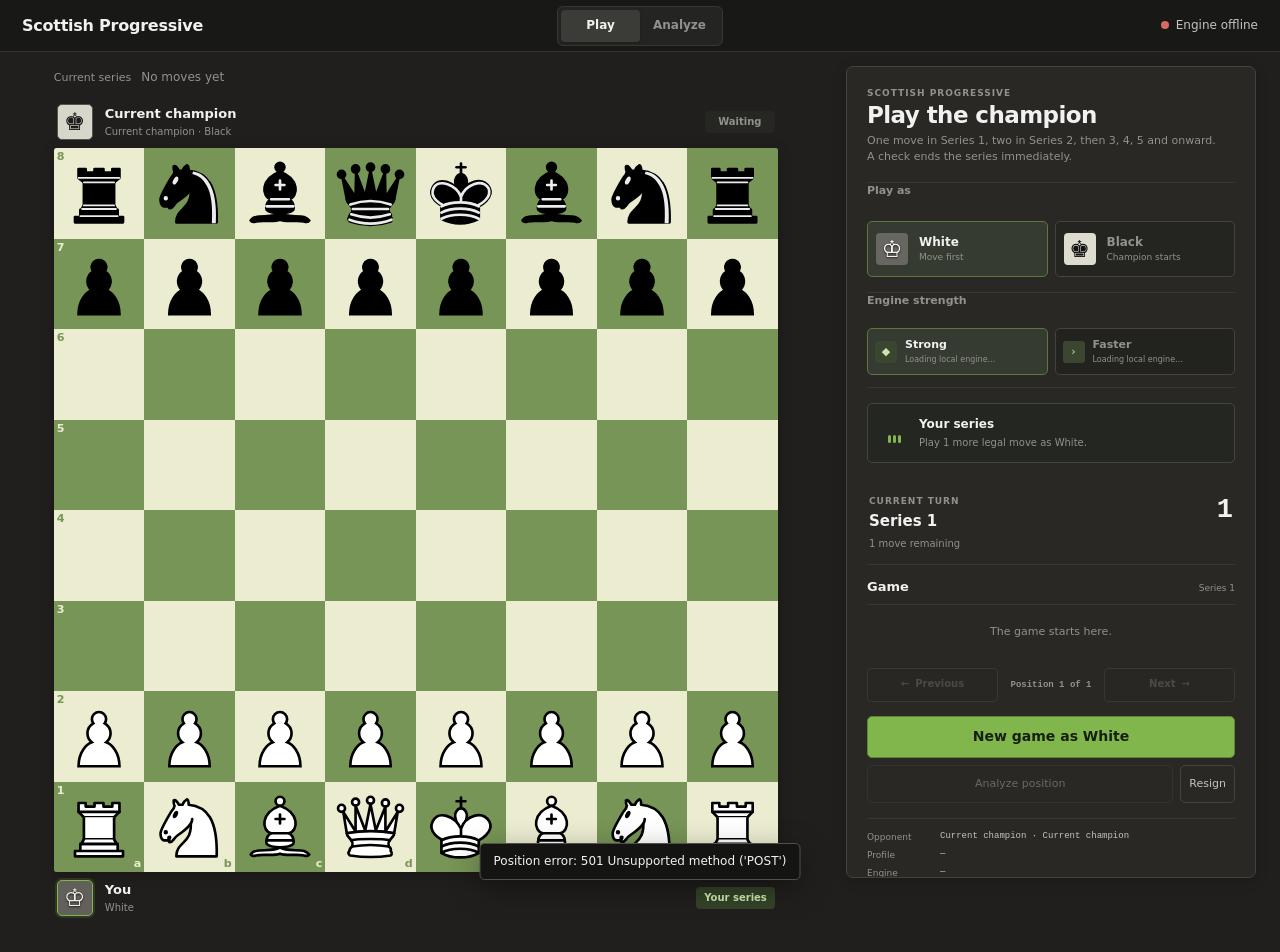
==== commit a76bc3fe: "Wire certified browser root iteration" ====
--- a/src/scottish_progressive/web/static/index.html
+++ b/src/scottish_progressive/web/static/index.html
@@ -100,8 +100,8 @@
           <fieldset class="play-strength-picker">
             <legend>Engine strength</legend>
             <div class="play-strength-options">
-              <button class="play-strength-option is-active" id="play-strength-strong" type="button" aria-pressed="true" title="Checking this server's search limits."><span class="strength-mark" aria-hidden="true">◆</span><span><strong>Strong</strong><small>Checking server limits…</small></span></button>
-              <button class="play-strength-option" id="play-strength-faster" type="button" aria-pressed="false" title="Checking this server's search limits."><span class="strength-mark" aria-hidden="true">›</span><span><strong>Faster</strong><small>Checking server limits…</small></span></button>
+              <button class="play-strength-option is-active" id="play-strength-strong" type="button" aria-pressed="true" title="Preparing the on-device WebAssembly engine."><span class="strength-mark" aria-hidden="true">◆</span><span><strong>Strong</strong><small>Loading local engine…</small></span></button>
+              <button class="play-strength-option" id="play-strength-faster" type="button" aria-pressed="false" title="Preparing the on-device WebAssembly engine."><span class="strength-mark" aria-hidden="true">›</span><span><strong>Faster</strong><small>Loading local engine…</small></span></button>
             </div>
           </fieldset>
 
@@ -136,7 +136,7 @@
             <div><dt>Opponent</dt><dd id="play-engine-name">Connecting…</dd></div>
             <div><dt>Profile</dt><dd id="play-engine-id">—</dd></div>
             <div><dt>Engine</dt><dd id="play-engine-version">—</dd></div>
-            <div><dt>Runtime</dt><dd id="play-runtime-status">Checking CPU allocation…</dd></div>
+            <div><dt>Runtime</dt><dd id="play-runtime-status">Preparing on-device WebAssembly…</dd></div>
             <div><dt>Strength</dt><dd id="play-strength-status">Strong · target depth 5</dd></div>
             <div><dt>Last search</dt><dd id="play-search-depth" aria-live="polite">No engine move yet</dd></div>
             <div><dt>Search status</dt><dd id="play-search-status">Waiting for the champion</dd></div>
@@ -230,6 +230,9 @@
     <script src="./evaluation-format.js" defer></script>
     <script src="./play-handoff.js" defer></script>
     <script src="./play-timeline.js" defer></script>
+    <script src="./browser-prefix-contract.js" defer></script>
+    <script src="./root-iteration-coordinator.js" defer></script>
+    <script src="./browser-root-iteration-client.js" defer></script>
     <script src="./browser-engine-client.js" defer></script>
     <script src="./app.js" defer></script>
   </body>
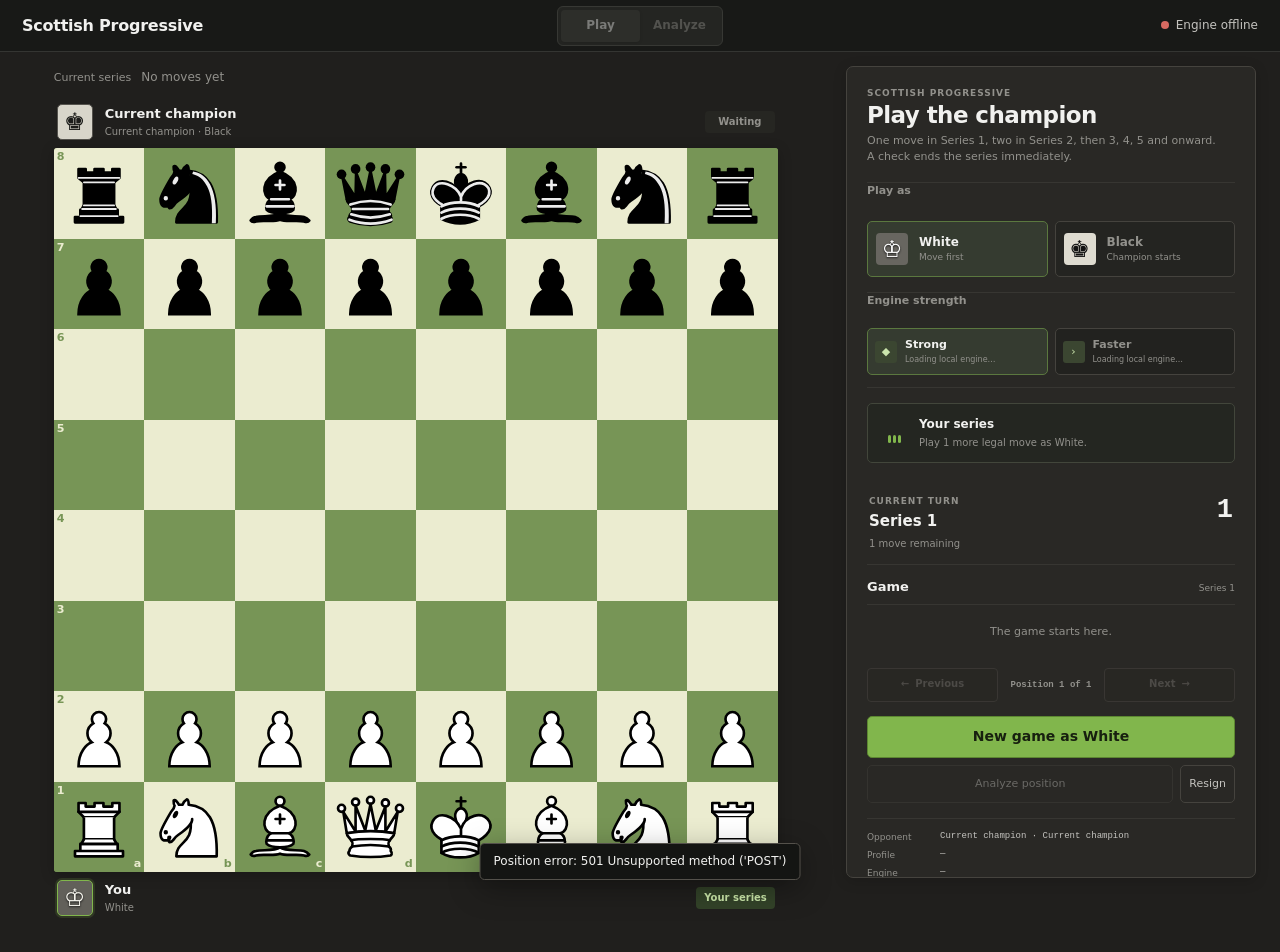
==== commit e53318fd: "Persist games and accelerate native search" ====
--- a/src/scottish_progressive/web/static/index.html
+++ b/src/scottish_progressive/web/static/index.html
@@ -47,7 +47,7 @@
         </div>
 
         <div class="board-layout">
-          <div class="eval-rail" id="eval-rail" aria-label="Progressive evaluation not reported" aria-describedby="evaluation-scale-help" title="About 100 evaluation points equals one pawn. This is a heuristic Progressive evaluation, not calibrated Stockfish centipawns.">
+          <div class="eval-rail" id="eval-rail" aria-label="Progressive evaluation not reported" aria-describedby="evaluation-scale-help" title="Scores are White-centric heuristic points, not pawns or Stockfish centipawns. Human labels are qualitative; the raw engine score remains visible separately.">
             <span class="eval-side eval-black">B</span><div class="eval-fill" id="eval-fill"></div><span class="eval-marker" id="eval-marker">?</span><span class="eval-side eval-white">W</span>
           </div>
           <div class="board-shell" id="board-shell">
@@ -128,6 +128,7 @@
 
           <div class="play-actions">
             <button class="primary play-new-game" id="play-new-game" type="button">New game as White</button>
+            <button class="secondary play-retry-engine" id="play-retry-engine" type="button" hidden>Retry engine move</button>
             <button class="secondary" id="play-analyze-position" type="button">Analyze position</button>
             <button class="secondary play-resign" id="play-resign" type="button">Resign</button>
           </div>
@@ -175,8 +176,8 @@
           <div class="analysis-error" id="analysis-error" hidden role="alert"><strong>Automatic analysis stopped</strong><span id="analysis-error-text"></span></div>
 
           <div class="analysis-results" id="analysis-results" hidden>
-            <div class="result-hero"><div><span class="result-label">Progressive evaluation</span><strong class="result-score" id="result-score">Equal</strong></div><div class="classification-block"><span class="classification" id="result-classification">Balanced</span><span class="confidence" id="result-confidence">Depth-limited</span></div></div>
-            <p class="evaluation-help" id="evaluation-scale-help">About 100 evaluation points equals one pawn. This is a heuristic Progressive evaluation, not calibrated Stockfish centipawns.</p>
+            <div class="result-hero"><div><span class="result-label">Progressive evaluation</span><strong class="result-score" id="result-score">Roughly balanced</strong><span class="result-raw-score" id="result-raw-score">Raw engine score 0</span></div><div class="classification-block"><span class="classification" id="result-classification">Balanced</span><span class="confidence" id="result-confidence">Depth-limited</span></div></div>
+            <p class="evaluation-help" id="evaluation-scale-help">Scores are White-centric heuristic points, not pawns or Stockfish centipawns. Human labels are qualitative; the raw engine score remains visible separately.</p>
             <div class="proof-strip" id="proof-strip" aria-label="Search reliability"></div>
             <section class="result-section best-series-section"><div class="section-heading"><h3 id="result-choice-heading">Best series</h3><span class="side-to-move" id="result-side">White to move</span></div><div class="best-series" id="best-series"></div><p class="best-notation" id="best-notation"></p></section>
             <section class="result-section">
--- a/src/scottish_progressive/web/static/styles.css
+++ b/src/scottish_progressive/web/static/styles.css
@@ -378,6 +378,8 @@
 .play-live.is-thinking .play-live-mark i:nth-child(3) { animation-delay: .24s; }
 .play-live.is-error { color: #efbbb6; background: #3c2927; border-color: #6e3934; }
 .play-live.is-error .play-live-mark i { background: var(--red); }
+.play-live.is-warning { color: #f0ddb0; background: #3a3324; border-color: #6b5a32; }
+.play-live.is-warning .play-live-mark i { background: var(--amber); }
 .play-live.is-won { color: #d9efc0; background: #2d3b25; border-color: #4f6b3a; }
 .play-live.is-finished .play-live-mark i { background: var(--text-3); }
 .play-live.is-review { color: #e5d8b4; background: #363127; border-color: #685c3c; }
@@ -412,6 +414,7 @@
 .board-shell.is-reviewing { box-shadow: 0 0 0 2px rgb(197 169 93 / 38%); }
 .play-actions { display: grid; grid-template-columns: minmax(0, 1fr) auto; gap: 7px; margin-top: 14px; }
 .play-new-game { grid-column: 1 / -1; min-height: 42px; }
+.play-retry-engine { grid-column: 1 / -1; min-height: 38px; }
 .play-actions .secondary { min-height: 38px; }
 .play-resign { color: #dba39e; }
 .engine-proof { display: grid; gap: 5px; margin: 15px 0 0; padding-top: 12px; border-top: 1px solid var(--line-soft); }
@@ -500,6 +503,7 @@
 .confidence { display: block; }
 .result-label { color: var(--text-3); font-size: 10px; letter-spacing: .03em; }
 .result-score { display: block; margin-top: 2px; font: 730 23px/1.2 var(--mono); }
+.result-raw-score { display: block; margin-top: 3px; color: var(--text-3); font: 650 9px/1.2 var(--mono); }
 .evaluation-help { margin: 8px 0 0; padding: 7px 8px; color: var(--text-3); background: #22221f; border-left: 2px solid #687b51; border-radius: 2px; font-size: 9px; line-height: 1.45; }
 .classification-block { min-width: 0; text-align: right; }
 .classification { color: var(--text); font-weight: 700; }
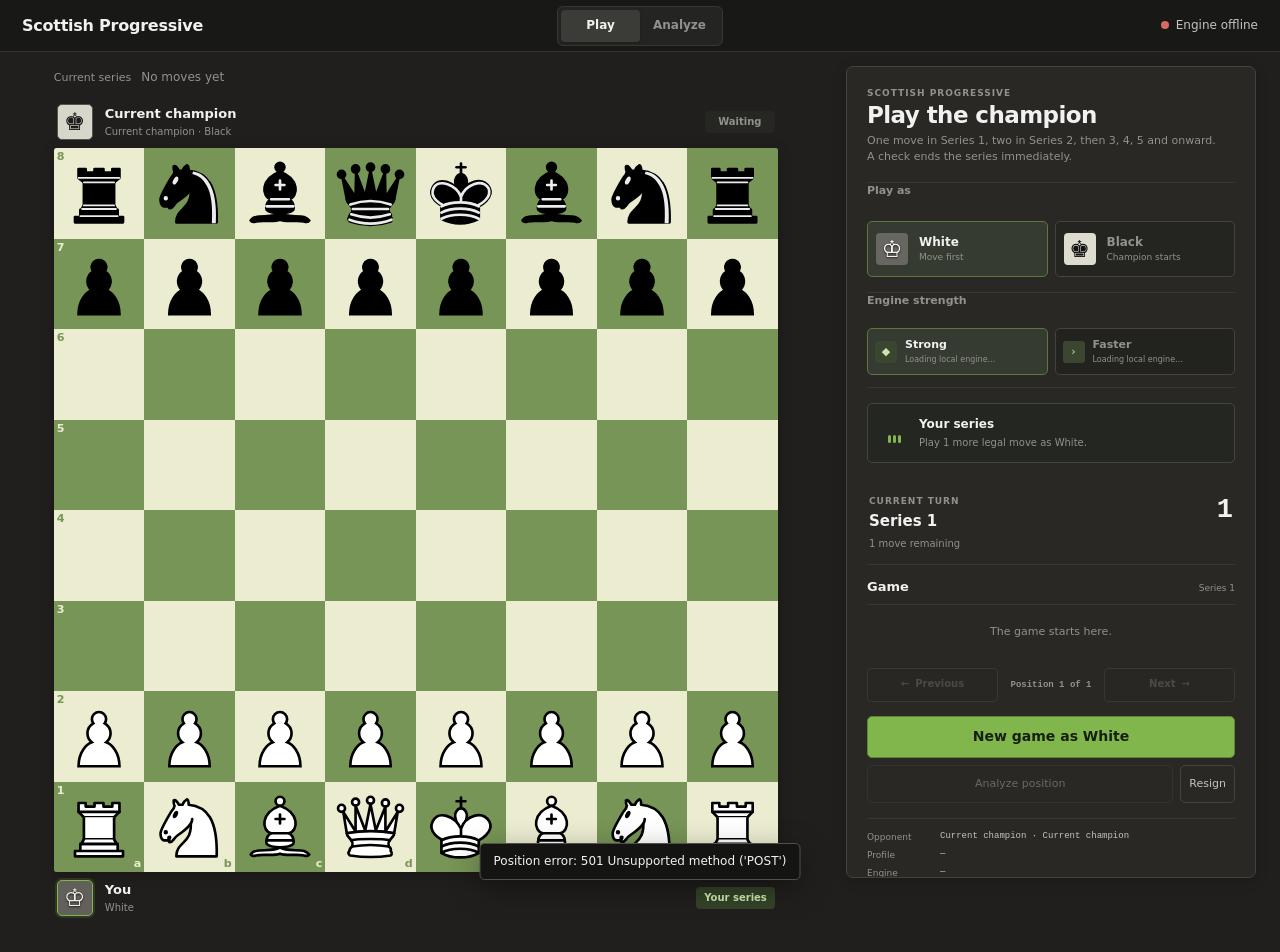
==== commit 5a32680b: "Make public site engine-first" ====
--- a/src/scottish_progressive/web/static/index.html
+++ b/src/scottish_progressive/web/static/index.html
@@ -146,7 +146,6 @@
 
         <div class="tabs" id="workspace-tabs" role="tablist" aria-label="Workspace views" tabindex="-1" hidden>
           <button class="tab is-active" id="tab-analysis" role="tab" aria-selected="true" aria-controls="analysis-panel" tabindex="0">Analysis</button>
-          <button class="tab" id="tab-theory" role="tab" aria-selected="false" aria-controls="theory-panel" tabindex="-1">Theory</button>
           <button class="tab" id="tab-setup" role="tab" aria-selected="false" aria-controls="setup-panel" tabindex="-1">Setup</button>
         </div>
         <section class="tab-panel analysis-panel" id="analysis-panel" role="tabpanel" aria-labelledby="tab-analysis" hidden>
@@ -198,12 +197,6 @@
             <p class="tree-help" id="tree-help">Play on the board to add moves. Select any move to reopen that server-checked position.</p>
             <div class="analysis-tree" id="analysis-tree" role="tree" aria-label="Saved progressive analysis variations" aria-describedby="tree-help"></div>
           </section>
-        </section>
-
-        <section class="tab-panel theory-panel" id="theory-panel" role="tabpanel" aria-labelledby="tab-theory" hidden>
-          <div class="panel-heading"><div><p class="section-kicker">ENGINE EVIDENCE</p><h2>Opening explorer</h2></div><button class="subtle-button" id="refresh-openings" type="button">Refresh</button></div>
-          <p class="panel-intro">Dated engine results, not solved opening truth. Select a row to load its first move.</p><div class="theory-meta" id="theory-meta"></div>
-          <div class="theory-loading" id="theory-loading"><span class="spinner" aria-hidden="true"></span> Loading opening evidence…</div><div class="theory-error" id="theory-error" hidden role="alert"></div><div class="opening-list" id="opening-list"></div>
         </section>
 
         <section class="tab-panel setup-panel" id="setup-panel" role="tabpanel" aria-labelledby="tab-setup" hidden>
--- a/src/scottish_progressive/web/static/styles.css
+++ b/src/scottish_progressive/web/static/styles.css
@@ -295,7 +295,6 @@
 .tool-button,
 .analysis-toggle,
 .tree-tool,
-.subtle-button,
 .secondary,
 .primary,
 .pv-controls button,
@@ -422,7 +421,7 @@
 .engine-proof dt { color: var(--text-3); font-size: 9px; }
 .engine-proof dd { margin: 0; overflow: hidden; color: var(--text-2); font: 9px var(--mono); text-overflow: ellipsis; white-space: nowrap; }
 .engine-proof div:nth-last-child(-n + 3) dd { white-space: normal; }
-.tabs { display: grid; grid-template-columns: repeat(3, 1fr); height: 46px; border-bottom: 1px solid var(--line); }
+.tabs { display: grid; grid-template-columns: repeat(2, 1fr); height: 46px; border-bottom: 1px solid var(--line); }
 .tab { position: relative; padding: 0 10px; color: var(--text-3); background: transparent; border: 0; cursor: pointer; font-weight: 670; }
 .tab::after { content: ""; position: absolute; right: 18%; bottom: -1px; left: 18%; height: 2px; background: var(--green); opacity: 0; transform: scaleX(.5); transition: opacity 140ms ease, transform 140ms ease; }
 .tab:hover { color: var(--text-2); background: rgb(255 255 255 / 2%); }
@@ -490,7 +489,6 @@
 .thinking-lines span:nth-child(3) { animation-delay: .26s; }
 
 .analysis-error,
-.theory-error,
 .setup-error { margin: 12px 0; padding: 10px 11px; color: #efbbb6; background: #3c2927; border-left: 3px solid var(--red); border-radius: 3px; }
 .analysis-error strong,
 .analysis-error span { display: block; }
@@ -508,8 +506,7 @@
 .classification-block { min-width: 0; text-align: right; }
 .classification { color: var(--text); font-weight: 700; }
 .confidence { max-width: 205px; margin-top: 2px; overflow: hidden; color: var(--text-3); font-size: 10px; text-overflow: ellipsis; white-space: nowrap; }
-.proof-strip,
-.theory-meta { display: flex; flex-wrap: wrap; gap: 4px; padding: 10px 0; border-bottom: 1px solid var(--line-soft); }
+.proof-strip { display: flex; flex-wrap: wrap; gap: 4px; padding: 10px 0; border-bottom: 1px solid var(--line-soft); }
 .proof-chip { padding: 3px 6px; color: var(--text-3); background: #22221f; border: 1px solid var(--line-soft); border-radius: 3px; font-size: 10px; }
 .proof-chip.is-good { color: #bddd9b; border-color: #486534; }
 .proof-chip.is-warning { color: #e1c27f; border-color: #67542c; }
@@ -532,16 +529,15 @@
 .pv-controls span { min-width: 66px; padding: 0 5px; color: var(--text-3); font-size: 9px; text-align: center; }
 .pv-controls .pv-exit { border-left: 1px solid var(--line); font-size: 10px; }
 .alternatives-list { display: grid; gap: 2px; }
-.alternative-row,
-.opening-row { display: grid; width: 100%; min-width: 0; min-height: 47px; align-items: center; padding: 6px 5px; color: var(--text-2); background: transparent; border: 0; border-radius: 3px; cursor: pointer; text-align: left; transition: background-color 120ms ease; }
+.alternative-row { display: grid; width: 100%; min-width: 0; min-height: 47px; align-items: center; padding: 6px 5px; color: var(--text-2); background: transparent; border: 0; border-radius: 3px; cursor: pointer; text-align: left; transition: background-color 120ms ease; }
 .alternative-row { grid-template-columns: 22px minmax(0, 1fr) auto; gap: 7px; }
-.alternative-row:hover, .opening-row:hover:not(:disabled) { background: var(--panel-hover); }
-.alt-rank, .opening-rank { color: var(--text-3); font: 700 10px var(--mono); text-align: center; }
-.alt-line, .opening-main { display: block; min-width: 0; }
-.alt-line strong, .alt-line small, .opening-main strong, .opening-main span { display: block; overflow: hidden; text-overflow: ellipsis; white-space: nowrap; }
-.alt-line strong, .opening-main strong { color: var(--text); font-size: 12px; }
-.alt-line small, .opening-main span { margin-top: 1px; color: var(--text-3); font-size: 10px; }
-.alt-score, .opening-score { color: var(--text-2); font: 700 11px var(--mono); text-align: right; white-space: nowrap; }
+.alternative-row:hover { background: var(--panel-hover); }
+.alt-rank { color: var(--text-3); font: 700 10px var(--mono); text-align: center; }
+.alt-line { display: block; min-width: 0; }
+.alt-line strong, .alt-line small { display: block; overflow: hidden; text-overflow: ellipsis; white-space: nowrap; }
+.alt-line strong { color: var(--text); font-size: 12px; }
+.alt-line small { margin-top: 1px; color: var(--text-3); font-size: 10px; }
+.alt-score { color: var(--text-2); font: 700 11px var(--mono); text-align: right; white-space: nowrap; }
 .result-details { border-bottom: 0; }
 .result-details[open] > summary { border-bottom: 1px solid var(--line-soft); }
 .result-details .result-section { padding-right: 2px; padding-left: 2px; }
@@ -567,8 +563,8 @@
 .section-kicker { margin: 0 0 1px; color: var(--text-3); font-size: 9px; font-weight: 720; letter-spacing: .11em; }
 .study-save-state { color: var(--text-3); font-size: 10px; }
 .tree-toolbar { display: flex; flex-wrap: wrap; gap: 4px; margin-top: 10px; }
-.tree-tool, .subtle-button, .secondary { min-height: 34px; padding: 5px 8px; color: var(--text-2); background: transparent; border-color: var(--line); font-size: 11px; }
-.tree-tool:hover:not(:disabled), .subtle-button:hover:not(:disabled), .secondary:hover:not(:disabled) { color: var(--text); background: var(--panel-hover); }
+.tree-tool, .secondary { min-height: 34px; padding: 5px 8px; color: var(--text-2); background: transparent; border-color: var(--line); font-size: 11px; }
+.tree-tool:hover:not(:disabled), .secondary:hover:not(:disabled) { color: var(--text); background: var(--panel-hover); }
 .tree-tool.is-primary { color: #bddd9b; border-color: #4f6b3a; }
 .tree-tool.is-active { background: #3a4133; }
 .tree-help { margin-top: 8px; color: var(--text-3); font-size: 10px; }
@@ -597,13 +593,6 @@
 
 .panel-heading { margin-bottom: 11px; }
 .panel-intro { margin-bottom: 13px; color: var(--text-3); font-size: 11px; }
-.theory-meta { padding-top: 0; }
-.theory-loading { display: flex; align-items: center; gap: 8px; min-height: 72px; color: var(--text-3); }
-.opening-list { border-top: 1px solid var(--line-soft); }
-.opening-row { grid-template-columns: 26px minmax(0, 1fr) auto; gap: 8px; border-bottom: 1px solid var(--line-soft); border-radius: 0; }
-.opening-score { text-align: right; }
-.opening-score strong, .opening-score small { display: block; }
-.opening-score small { color: var(--text-3); font: 8px var(--font); }
 
 .setup-panel form { display: grid; gap: 9px; }
 .field-label { color: var(--text-2); font-size: 11px; font-weight: 650; }
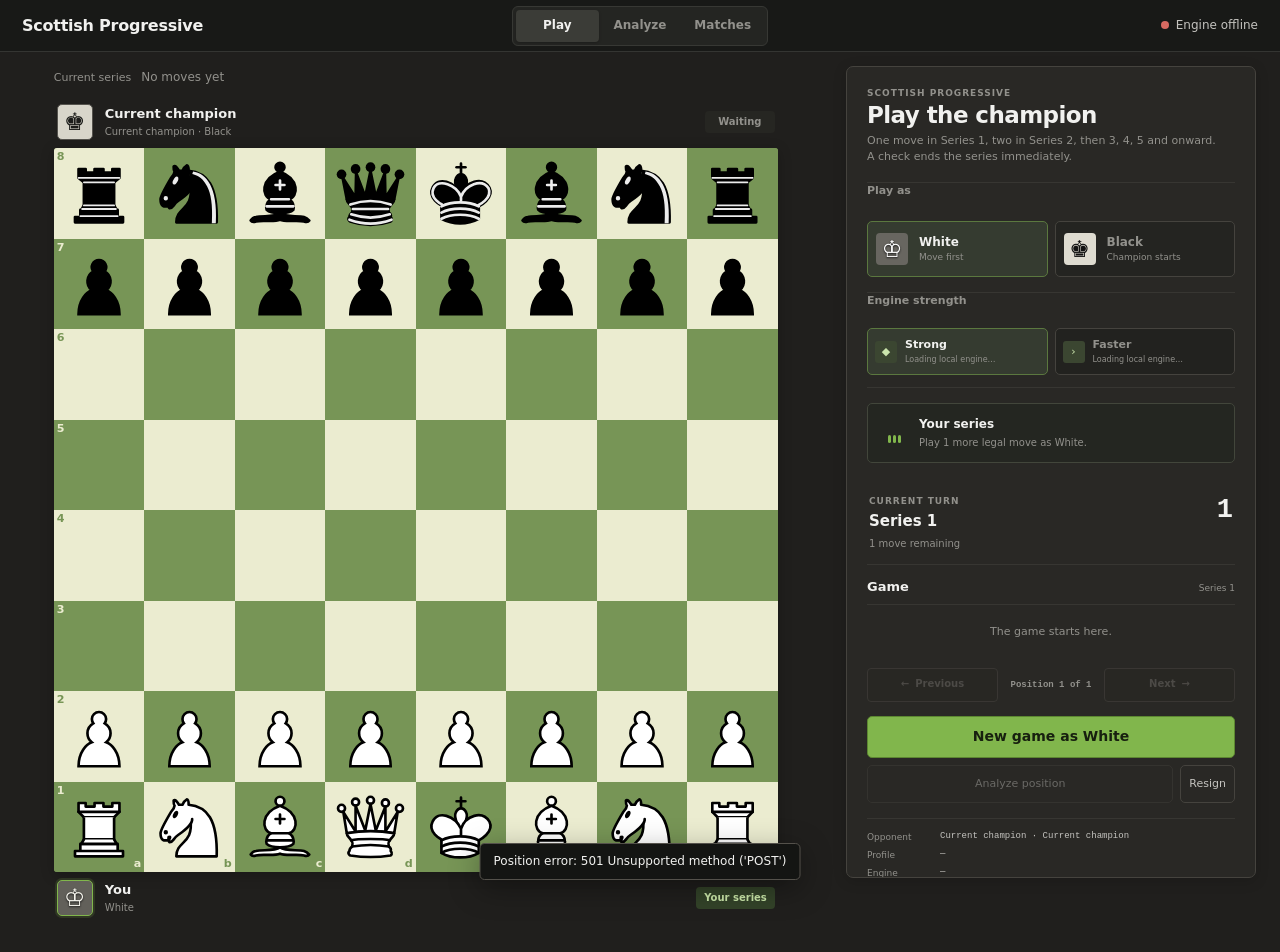
==== commit 94046d2b: "Add read-only Bucephalus match viewer" ====
--- a/src/scottish_progressive/web/static/index.html
+++ b/src/scottish_progressive/web/static/index.html
@@ -18,6 +18,7 @@
       <nav class="mode-switch" aria-label="Workspace mode">
         <button class="mode-button is-active" id="mode-play" type="button" aria-pressed="true">Play</button>
         <button class="mode-button" id="mode-analyze" type="button" aria-pressed="false">Analyze</button>
+        <a class="mode-button mode-link" href="./matches.html">Matches</a>
       </nav>
       <div class="header-actions">
         <span class="rules-label" id="rules-version">Scottish rules</span>
@@ -228,6 +229,7 @@
     <script src="./root-iteration-coordinator.js" defer></script>
     <script src="./browser-root-iteration-client.js" defer></script>
     <script src="./browser-engine-client.js" defer></script>
+    <script src="./board-renderer.js" defer></script>
     <script src="./app.js" defer></script>
   </body>
 </html>
--- a/src/scottish_progressive/web/static/styles.css
+++ b/src/scottish_progressive/web/static/styles.css
@@ -92,8 +92,9 @@
 }
 
 .brand-short { display: none; }
-.mode-switch { display: grid; grid-template-columns: repeat(2, 1fr); min-width: 154px; padding: 3px; background: #242522; border: 1px solid #373834; border-radius: 6px; }
+.mode-switch { display: grid; grid-template-columns: repeat(3, 1fr); min-width: 218px; padding: 3px; background: #242522; border: 1px solid #373834; border-radius: 6px; }
 .mode-button { min-height: 32px; padding: 4px 13px; color: var(--text-3); background: transparent; border: 0; border-radius: 4px; cursor: pointer; font-size: 12px; font-weight: 700; transition: color 130ms ease, background-color 130ms ease, transform 130ms ease; }
+.mode-link { display: grid; place-items: center; text-decoration: none; }
 .mode-button:hover { color: var(--text-2); }
 .mode-button.is-active { color: var(--text); background: #3b3c37; box-shadow: 0 1px 3px rgb(0 0 0 / 22%); }
 .mode-button:active { transform: scale(.98); }
@@ -632,6 +633,90 @@
 
 .toast { position: fixed; z-index: 200; left: 50%; bottom: 20px; max-width: min(470px, calc(100vw - 28px)); padding: 9px 13px; color: var(--text); background: #141513; border: 1px solid #54514b; border-radius: var(--radius); box-shadow: 0 8px 30px rgb(0 0 0 / 35%); font-size: 12px; text-align: center; transform: translateX(-50%); animation: toast-in 160ms ease-out both; }
 
+.visually-hidden {
+  position: absolute;
+  width: 1px;
+  height: 1px;
+  padding: 0;
+  overflow: hidden;
+  clip: rect(0, 0, 0, 0);
+  white-space: nowrap;
+  border: 0;
+}
+
+.match-viewer-workspace {
+  --board-size: min(61vw, calc(100vh - 245px), 700px);
+  grid-template-columns: minmax(0, 1fr) minmax(360px, 420px);
+  padding-top: 14px;
+}
+.match-board-pane .position-strip,
+.match-board-pane .series-ledger,
+.match-board-pane .board-toolbar,
+.match-board-pane .boundary-notice,
+.match-progress-wrap,
+.match-board-pane .play-player-strip { width: var(--board-size); }
+.match-board-pane .position-strip { padding-left: 0; }
+.match-board-pane .series-ledger { padding-left: 0; }
+.board-layout.match-board-layout {
+  width: var(--board-size);
+  grid-template-columns: minmax(0, 1fr);
+  gap: 0;
+}
+.match-board-pane .board-toolbar,
+.match-board-pane .boundary-notice { padding-left: 0; }
+.match-board-pane .board-shell { touch-action: pan-y; }
+.match-replay-toolbar { justify-content: center; padding-top: 8px; }
+.match-play-button { min-width: 84px; justify-content: center; color: #d9efc3; background: #334329; }
+.match-play-button.is-playing { color: #f4dfab; background: #4a4026; }
+.match-progress-wrap { padding: 1px 2px 6px; }
+.match-progress-label { display: flex; justify-content: space-between; gap: 12px; color: var(--text-3); font-size: 10px; }
+.match-progress-label span { overflow: hidden; text-overflow: ellipsis; white-space: nowrap; }
+.match-progress-label span:last-child { text-align: right; }
+#replay-progress { width: 100%; height: 20px; margin: 1px 0 0; accent-color: var(--green); cursor: pointer; }
+.match-inspector { min-height: 590px; }
+.match-panel { height: 100%; padding: 22px 22px 26px; overflow-y: auto; }
+.match-heading { padding-bottom: 17px; border-bottom: 1px solid var(--line-soft); }
+.match-heading h1 { margin: 2px 0 5px; font-size: 23px; line-height: 1.2; letter-spacing: -.025em; }
+.match-heading p:last-child { margin: 0; color: var(--text-3); font-size: 12px; }
+.match-picker { padding: 17px 0; border-bottom: 1px solid var(--line-soft); }
+.match-game-controls { display: grid; grid-template-columns: 38px minmax(0, 1fr) 38px; gap: 6px; margin-top: 9px; }
+.match-game-controls select { min-width: 0; height: 38px; padding: 0 30px 0 10px; color: var(--text); background: var(--panel-raised); border: 1px solid var(--line); border-radius: var(--radius); text-overflow: ellipsis; }
+.match-game-controls .tree-tool { min-width: 0; padding: 5px; }
+.match-pair-label { margin: 7px 1px 0; overflow: hidden; color: var(--text-3); font: 10px/1.4 var(--mono); text-overflow: ellipsis; white-space: nowrap; }
+.match-status-card { display: grid; grid-template-columns: 20px minmax(0, 1fr); align-items: center; gap: 11px; margin: 17px 0; padding: 13px 14px; color: var(--text-2); background: var(--panel-raised); border: 1px solid var(--line); border-radius: var(--radius); }
+.match-status-card strong,
+.match-status-card small { display: block; }
+.match-status-card strong { color: var(--text); font-size: 13px; }
+.match-status-card small { margin-top: 3px; color: var(--text-3); font-size: 10px; line-height: 1.35; }
+.match-status-mark { width: 11px; height: 11px; border: 3px solid currentColor; border-radius: 50%; }
+.match-status-card.status-completed { color: #a9d978; background: #293922; border-color: #507238; }
+.match-status-card.status-timeout { color: #e1bb60; background: #403821; border-color: #7d672f; }
+.match-status-card.status-technical { color: #e28b83; background: #422a28; border-color: #77413c; }
+.match-status-card.status-integrity { color: #d889b5; background: #3f2836; border-color: #71425d; }
+.match-scoreboard { display: grid; grid-template-columns: repeat(3, 1fr); gap: 6px; margin-bottom: 18px; }
+.match-scoreboard div { min-width: 0; padding: 9px 8px; background: #242522; border: 1px solid var(--line-soft); border-radius: 4px; text-align: center; }
+.match-scoreboard span,
+.match-scoreboard strong { display: block; overflow: hidden; text-overflow: ellipsis; white-space: nowrap; }
+.match-scoreboard span { color: var(--text-3); font-size: 9px; text-transform: uppercase; }
+.match-scoreboard strong { margin-top: 3px; font: 700 14px/1.2 var(--mono); }
+.match-series-section { padding-top: 2px; }
+.match-series-list { display: grid; max-height: 250px; gap: 4px; margin-top: 9px; overflow-y: auto; }
+.match-series-row { display: grid; grid-template-columns: minmax(0, 1fr) auto; gap: 2px 10px; width: 100%; min-width: 0; padding: 8px 9px; color: var(--text-2); background: #252623; border: 1px solid var(--line-soft); border-radius: 4px; cursor: pointer; text-align: left; }
+.match-series-row:hover,
+.match-series-row.is-current { color: var(--text); background: var(--panel-raised); border-color: var(--green-deep); }
+.match-series-row strong,
+.match-series-row small { min-width: 0; overflow: hidden; text-overflow: ellipsis; white-space: nowrap; }
+.match-series-row strong { font-size: 11px; }
+.match-series-row small { grid-column: 1; color: var(--text-3); font-size: 9px; }
+.match-series-row > span { grid-row: 1 / 3; grid-column: 2; align-self: center; color: var(--green); }
+.match-failure-details { margin-top: 14px; padding: 10px 11px; color: #e4c472; background: #37301f; border: 1px solid #67562a; border-radius: 4px; }
+.match-failure-details summary { cursor: pointer; font-size: 11px; font-weight: 700; }
+.match-failure-details p { margin: 8px 0 0; overflow-wrap: anywhere; color: #c9b98d; font: 9px/1.45 var(--mono); }
+.match-provenance-details { margin-top: 15px; }
+.match-provenance-details dl { display: grid; grid-template-columns: minmax(100px, auto) minmax(0, 1fr); gap: 6px 10px; margin: 10px 0 0; }
+.match-provenance-details dt { color: var(--text-3); font-size: 9px; }
+.match-provenance-details dd { min-width: 0; margin: 0; overflow: hidden; color: var(--text-2); font: 9px/1.35 var(--mono); text-overflow: ellipsis; white-space: nowrap; }
+
 @keyframes spin { to { transform: rotate(1turn); } }
 @keyframes panel-in { from { opacity: 0; transform: translateY(3px); } }
 @keyframes results-in { from { opacity: 0; transform: translateY(4px); } }
@@ -657,6 +742,14 @@
   .tab-panel { height: auto; max-height: none; overflow: visible; }
   .analysis-tree { max-height: 420px; }
   .analysis-workspace.is-play-mode { --board-size: min(calc(100vw - 28px), 720px); }
+  .match-viewer-workspace { --board-size: min(calc(100vw - 46px), 700px); }
+  .match-board-layout,
+  .match-board-pane .position-strip,
+  .match-board-pane .series-ledger,
+  .match-board-pane .board-toolbar,
+  .match-board-pane .boundary-notice,
+  .match-progress-wrap,
+  .match-board-pane .play-player-strip { width: min(100%, var(--board-size)); }
   .is-play-mode .board-layout,
   .is-play-mode .series-ledger,
   .is-play-mode .play-player-strip { width: min(100%, var(--board-size)); }
@@ -668,14 +761,22 @@
   .brand { font-size: 14px; }
   .brand-long { display: none; }
   .brand-short { display: inline; }
-  .mode-switch { min-width: 136px; }
-  .mode-button { min-height: 30px; padding: 3px 9px; font-size: 11px; }
+  .mode-switch { min-width: 186px; }
+  .mode-button { min-height: 30px; padding: 3px 7px; font-size: 10px; }
   .header-actions { gap: 8px; }
   .rules-label { display: none; }
   .engine-status { max-width: 150px; font-size: 10px; }
   .engine-status > span:last-child { display: none; }
   .analysis-workspace { padding: 10px 7px 22px; }
   .analysis-workspace.is-play-mode { --board-size: calc(100vw - 14px); padding-top: 6px; }
+  .match-viewer-workspace { --board-size: calc(100vw - 14px); padding-top: 6px; }
+  .match-viewer-page .header-actions { width: 0; visibility: hidden; }
+  .match-board-pane .position-strip { padding-left: 0; }
+  .match-board-pane .series-ledger,
+  .match-board-pane .board-toolbar,
+  .match-board-pane .boundary-notice { padding-left: 0; }
+  .match-panel { padding: 17px 13px 20px; }
+  .match-inspector { min-height: 0; }
   .play-player-strip { min-height: 47px; grid-template-columns: 34px minmax(0, 1fr) auto; gap: 8px; padding-right: 2px; padding-left: 2px; }
   .player-color { width: 32px; height: 32px; }
   .player-color::before { font-size: 21px; }
@@ -723,14 +824,19 @@
   .eval-rail { width: 22px; }
   .tool-button span { display: none; }
   .tool-button { width: 40px; justify-content: center; }
+  .match-replay-toolbar .tool-button span:first-child { display: inline; }
+  .match-replay-toolbar .toolbar-divider { display: none; }
   .continue-button { width: auto; }
   .continue-button span { display: inline; }
   .engine-status { max-width: 118px; }
   .app-header { padding-right: 8px; padding-left: 8px; }
   .brand { font-size: 12px; }
-  .mode-switch { min-width: 126px; }
+  .mode-switch { min-width: 172px; }
   .mode-button { padding-right: 7px; padding-left: 7px; }
   .analysis-workspace.is-play-mode { --board-size: calc(100vw - 8px); padding-right: 4px; padding-left: 4px; }
+  .match-viewer-workspace { --board-size: calc(100vw - 8px); padding-right: 4px; padding-left: 4px; }
+  .match-scoreboard { gap: 3px; }
+  .match-scoreboard div { padding-right: 4px; padding-left: 4px; }
   .player-clock { min-width: 56px; }
   .side-option { grid-template-columns: 30px minmax(0, 1fr); padding-right: 5px; padding-left: 5px; }
   .play-strength-option { grid-template-columns: 20px minmax(0, 1fr); padding-right: 4px; padding-left: 4px; }
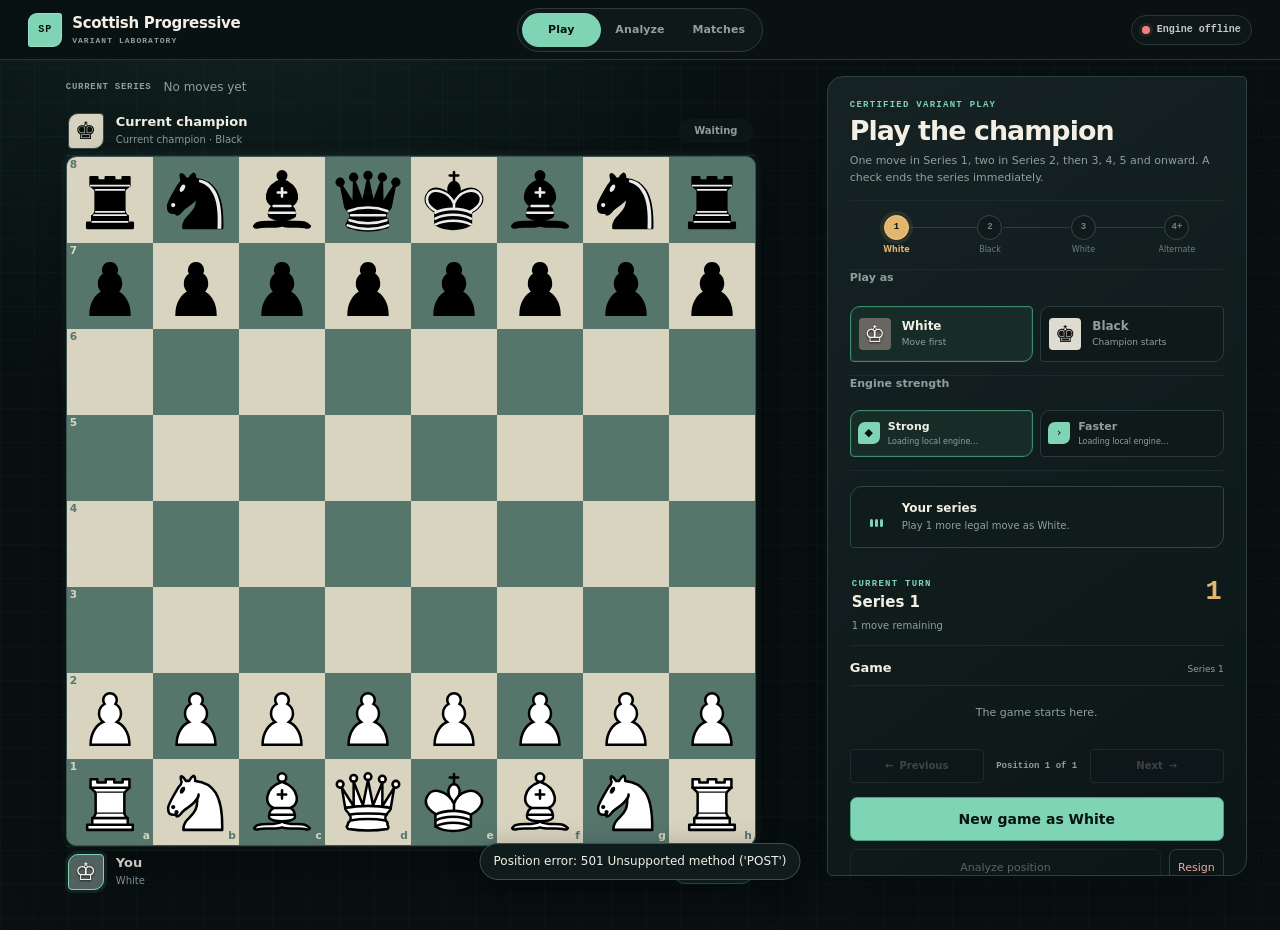
==== commit f0dc7a9a: "feat(web): redesign Scottish Progressive laboratory" ====
--- a/src/scottish_progressive/web/static/index.html
+++ b/src/scottish_progressive/web/static/index.html
@@ -4,7 +4,8 @@
     <meta charset="utf-8">
     <meta name="viewport" content="width=device-width, initial-scale=1">
     <meta name="color-scheme" content="dark">
-    <meta name="theme-color" content="#262522">
+    <meta name="theme-color" content="#0b1112">
+    <meta name="description" content="Play and analyze Scottish Progressive Chess with a certified on-device engine, exact series rules, and replayable match evidence.">
     <meta name="spc-api-origin" content="https://progressive-ui9q.onrender.com">
     <meta http-equiv="Content-Security-Policy" content="default-src 'self'; script-src 'self' blob: 'wasm-unsafe-eval'; worker-src 'self'; style-src 'self' 'unsafe-inline'; img-src 'self' data:; connect-src 'self' https://progressive-ui9q.onrender.com; object-src 'none'; base-uri 'none'; form-action 'none'">
     <title>Scottish Progressive</title>
@@ -14,7 +15,10 @@
   <body>
     <a class="skip-link" href="#workspace">Skip to board</a>
     <header class="app-header">
-      <a class="brand" href="./" aria-label="Scottish Progressive home"><span class="brand-long">Scottish Progressive</span><span class="brand-short">Progressive</span></a>
+      <a class="brand" href="./" aria-label="Scottish Progressive home">
+        <span class="brand-mark" aria-hidden="true">SP</span>
+        <span class="brand-copy"><span class="brand-long">Scottish Progressive</span><span class="brand-short">Progressive</span><small>Variant laboratory</small></span>
+      </a>
       <nav class="mode-switch" aria-label="Workspace mode">
         <button class="mode-button is-active" id="mode-play" type="button" aria-pressed="true">Play</button>
         <button class="mode-button" id="mode-analyze" type="button" aria-pressed="false">Analyze</button>
@@ -22,7 +26,7 @@
       </nav>
       <div class="header-actions">
         <span class="rules-label" id="rules-version">Scottish rules</span>
-        <span class="engine-status" id="engine-status" role="status" aria-live="polite"><span class="status-dot" aria-hidden="true"></span><span id="engine-status-text">Connecting…</span></span>
+        <span class="engine-status" id="engine-status" role="status" aria-live="polite" aria-atomic="true"><span class="status-dot" aria-hidden="true"></span><span id="engine-status-text">Connecting…</span></span>
       </div>
     </header>
 
@@ -36,7 +40,7 @@
           </div>
           <span class="series-number" aria-label="Current series"><small>SERIES</small><b id="series-number">1</b></span>
         </div>
-        <div class="series-ledger" aria-label="Moves in the current series">
+        <div class="series-ledger" aria-label="Moves in the current series" role="status" aria-live="polite" aria-atomic="true">
           <span class="ledger-label">Current series</span>
           <div class="move-chips" id="move-chips"><span class="empty-chip">No moves yet</span></div>
         </div>
@@ -71,12 +75,12 @@
         </div>
 
         <div class="board-toolbar" aria-label="Board controls">
-          <button class="tool-button" id="undo-move" type="button" disabled><svg viewBox="0 0 24 24" aria-hidden="true"><path d="m8 7 4-4v3h1a7 7 0 1 1-6.7 9h2.2a5 5 0 1 0 4.5-7h-1v3L8 7Z"/></svg><span>Undo</span></button>
-          <button class="tool-button" id="reset-series" type="button" disabled><svg viewBox="0 0 24 24" aria-hidden="true"><path d="M12 5a7 7 0 1 1-6.6 9.3l1.9-.7A5 5 0 1 0 8.1 9L11 12H4V5l2.6 2.6A7 7 0 0 1 12 5Z"/></svg><span>Restart series</span></button>
-          <button class="tool-button" id="flip-board" type="button"><svg viewBox="0 0 24 24" aria-hidden="true"><path d="M7.1 6.5A7.2 7.2 0 0 1 19 9h-2.3a5.1 5.1 0 0 0-8.1-1.1L11 10H4V3l3.1 3.5ZM16.9 17.5A7.2 7.2 0 0 1 5 15h2.3a5.1 5.1 0 1 0 8.1 1.1L13 14h7v7l-3.1-3.5Z"/></svg><span>Flip</span></button>
+          <button class="tool-button" id="undo-move" type="button" aria-label="Undo move" disabled><svg viewBox="0 0 24 24" aria-hidden="true"><path d="m8 7 4-4v3h1a7 7 0 1 1-6.7 9h2.2a5 5 0 1 0 4.5-7h-1v3L8 7Z"/></svg><span>Undo</span></button>
+          <button class="tool-button" id="reset-series" type="button" aria-label="Restart current series" disabled><svg viewBox="0 0 24 24" aria-hidden="true"><path d="M12 5a7 7 0 1 1-6.6 9.3l1.9-.7A5 5 0 1 0 8.1 9L11 12H4V5l2.6 2.6A7 7 0 0 1 12 5Z"/></svg><span>Restart series</span></button>
+          <button class="tool-button" id="flip-board" type="button" aria-label="Flip board"><svg viewBox="0 0 24 24" aria-hidden="true"><path d="M7.1 6.5A7.2 7.2 0 0 1 19 9h-2.3a5.1 5.1 0 0 0-8.1-1.1L11 10H4V3l3.1 3.5ZM16.9 17.5A7.2 7.2 0 0 1 5 15h2.3a5.1 5.1 0 1 0 8.1 1.1L13 14h7v7l-3.1-3.5Z"/></svg><span>Flip</span></button>
           <span class="toolbar-divider" aria-hidden="true"></span>
-          <button class="tool-button" id="save-position" type="button"><svg viewBox="0 0 24 24" aria-hidden="true"><path d="M5 3h12l2 2v16H5V3Zm3 2v5h8V5H8Zm0 9v5h8v-5H8Z"/></svg><span>Save</span></button>
-          <button class="tool-button" id="load-position" type="button"><svg viewBox="0 0 24 24" aria-hidden="true"><path d="M4 5h6l2 2h8v12H4V5Zm8 5v3H9l4 4 4-4h-3v-3h-2Z"/></svg><span>Positions</span></button>
+          <button class="tool-button" id="save-position" type="button" aria-label="Save position"><svg viewBox="0 0 24 24" aria-hidden="true"><path d="M5 3h12l2 2v16H5V3Zm3 2v5h8V5H8Zm0 9v5h8v-5H8Z"/></svg><span>Save</span></button>
+          <button class="tool-button" id="load-position" type="button" aria-label="Open saved positions"><svg viewBox="0 0 24 24" aria-hidden="true"><path d="M4 5h6l2 2h8v12H4V5Zm8 5v3H9l4 4 4-4h-3v-3h-2Z"/></svg><span>Positions</span></button>
           <button class="primary continue-button" id="advance-series" type="button" hidden>Continue from here</button>
         </div>
         <div class="boundary-notice is-ready" id="boundary-notice" role="status" aria-live="polite"><span class="notice-mark" aria-hidden="true"></span><span id="boundary-notice-text">The board is ready.</span></div>
@@ -85,10 +89,17 @@
       <aside class="inspector" aria-label="Analysis tools">
         <section class="play-panel" id="play-panel" aria-labelledby="play-panel-title">
           <div class="play-heading">
-            <p class="section-kicker">SCOTTISH PROGRESSIVE</p>
+            <p class="section-kicker">CERTIFIED VARIANT PLAY</p>
             <h1 id="play-panel-title">Play the champion</h1>
             <p>One move in Series 1, two in Series 2, then 3, 4, 5 and onward. A check ends the series immediately.</p>
           </div>
+
+          <ol class="series-runway" id="series-runway" aria-label="Progressive move budget. Series 1 gives White one move, Series 2 gives Black two moves, and the budget continues to grow while sides alternate.">
+            <li class="is-current" data-series-step="1" aria-current="step"><span>1</span><small>White</small></li>
+            <li data-series-step="2"><span>2</span><small>Black</small></li>
+            <li data-series-step="3"><span>3</span><small>White</small></li>
+            <li data-series-step="4"><span>4+</span><small>Alternate</small></li>
+          </ol>
 
           <fieldset class="side-picker">
             <legend>Play as</legend>
@@ -134,15 +145,18 @@
             <button class="secondary play-resign" id="play-resign" type="button">Resign</button>
           </div>
 
-          <dl class="engine-proof" aria-label="Engine provenance">
-            <div><dt>Opponent</dt><dd id="play-engine-name">Connecting…</dd></div>
-            <div><dt>Profile</dt><dd id="play-engine-id">—</dd></div>
-            <div><dt>Engine</dt><dd id="play-engine-version">—</dd></div>
-            <div><dt>Runtime</dt><dd id="play-runtime-status">Preparing on-device WebAssembly…</dd></div>
-            <div><dt>Strength</dt><dd id="play-strength-status">Strong · target depth 5</dd></div>
-            <div><dt>Last search</dt><dd id="play-search-depth" aria-live="polite">No engine move yet</dd></div>
-            <div><dt>Search status</dt><dd id="play-search-status">Waiting for the champion</dd></div>
-          </dl>
+          <details class="engine-proof-details">
+            <summary><span>Engine proof</span><small>Identity, runtime, and last search</small></summary>
+            <dl class="engine-proof" aria-label="Engine provenance">
+              <div><dt>Opponent</dt><dd id="play-engine-name">Connecting…</dd></div>
+              <div><dt>Profile</dt><dd id="play-engine-id">—</dd></div>
+              <div><dt>Engine</dt><dd id="play-engine-version">—</dd></div>
+              <div><dt>Runtime</dt><dd id="play-runtime-status">Preparing on-device WebAssembly…</dd></div>
+              <div><dt>Strength</dt><dd id="play-strength-status">Strong · target depth 5</dd></div>
+              <div><dt>Last search</dt><dd id="play-search-depth" aria-live="polite">No engine move yet</dd></div>
+              <div><dt>Search status</dt><dd id="play-search-status">Waiting for the champion</dd></div>
+            </dl>
+          </details>
         </section>
 
         <div class="tabs" id="workspace-tabs" role="tablist" aria-label="Workspace views" tabindex="-1" hidden>
@@ -152,7 +166,7 @@
         <section class="tab-panel analysis-panel" id="analysis-panel" role="tabpanel" aria-labelledby="tab-analysis" hidden>
           <div class="auto-analysis-bar">
             <div class="auto-analysis-copy"><span class="analysis-live-dot" aria-hidden="true"></span><div><h2>Automatic analysis</h2><p id="analysis-progress-text" role="status" aria-live="polite">Waiting for the position…</p></div></div>
-            <button class="analysis-toggle" id="analyze-button" type="button" aria-pressed="false"><svg class="pause-icon" viewBox="0 0 24 24" aria-hidden="true"><path d="M7 5h4v14H7V5Zm6 0h4v14h-4V5Z"/></svg><span>Pause</span></button>
+            <button class="analysis-toggle" id="analyze-button" type="button" aria-label="Pause automatic analysis" aria-pressed="false"><svg class="pause-icon" viewBox="0 0 24 24" aria-hidden="true"><path d="M7 5h4v14H7V5Zm6 0h4v14h-4V5Z"/></svg><span>Pause</span></button>
           </div>
           <div class="analysis-progress" id="analysis-progress" role="progressbar" aria-label="Automatic analysis depth" aria-valuemin="0" aria-valuemax="8" aria-valuenow="0"><span id="analysis-progress-fill"></span></div>
           <div class="analysis-presets" aria-label="Automatic analysis mode">
@@ -172,8 +186,8 @@
             </div>
           </details>
           <div class="analysis-empty" id="analysis-empty"><span class="empty-pulse" aria-hidden="true"></span><h3>Analysis starts automatically</h3><p>Make a move or open a saved line. The engine cancels the old search and deepens the new position.</p></div>
-          <div class="analysis-loading" id="analysis-loading" hidden aria-live="polite"><div class="thinking-lines" aria-hidden="true"><span></span><span></span><span></span></div><h3>Searching this position…</h3><p>The board stays playable while each bounded pass runs.</p></div>
-          <div class="analysis-error" id="analysis-error" hidden role="alert"><strong>Automatic analysis stopped</strong><span id="analysis-error-text"></span></div>
+          <div class="analysis-loading" id="analysis-loading" hidden role="status" aria-live="polite" aria-atomic="true"><div class="thinking-lines" aria-hidden="true"><span></span><span></span><span></span></div><h3>Searching this position…</h3><p>The board stays playable while each bounded pass runs.</p></div>
+          <div class="analysis-error" id="analysis-error" hidden role="alert" aria-atomic="true"><strong>Automatic analysis stopped</strong><span id="analysis-error-text"></span></div>
 
           <div class="analysis-results" id="analysis-results" hidden>
             <div class="result-hero"><div><span class="result-label">Progressive evaluation</span><strong class="result-score" id="result-score">Roughly balanced</strong><span class="result-raw-score" id="result-raw-score">Raw engine score 0</span></div><div class="classification-block"><span class="classification" id="result-classification">Balanced</span><span class="confidence" id="result-confidence">Depth-limited</span></div></div>
@@ -214,9 +228,9 @@
       </aside>
     </main>
 
-    <dialog class="saved-dialog" id="saved-dialog" aria-labelledby="saved-dialog-title">
+    <dialog class="saved-dialog" id="saved-dialog" aria-labelledby="saved-dialog-title" aria-describedby="saved-dialog-description">
       <div class="dialog-heading"><div><p class="section-kicker">THIS DEVICE</p><h2 id="saved-dialog-title">Saved positions</h2></div><button class="dialog-close" id="saved-dialog-close" type="button" aria-label="Close saved positions">×</button></div>
-      <form class="save-position-form" id="save-position-form"><label for="saved-name">Position name</label><div class="save-position-row"><input id="saved-name" type="text" maxlength="60" autocomplete="off" placeholder="e.g. Main line after Series 4"><button class="primary" id="save-current-position" type="submit">Save current</button></div><p>Only the trusted boundary and legal move prefix are stored. The engine rechecks them when loaded.</p></form>
+      <form class="save-position-form" id="save-position-form"><label for="saved-name">Position name</label><div class="save-position-row"><input id="saved-name" type="text" maxlength="60" autocomplete="off" placeholder="e.g. Main line after Series 4"><button class="primary" id="save-current-position" type="submit">Save current</button></div><p id="saved-dialog-description">Only the trusted boundary and legal move prefix are stored. The engine rechecks them when loaded.</p></form>
       <div class="saved-position-status" id="saved-position-status" role="status" aria-live="polite"></div><div class="saved-positions-list" id="saved-positions-list" aria-label="Saved positions"></div>
     </dialog>
     <dialog class="promotion-dialog" id="promotion-dialog" aria-labelledby="promotion-title"><form method="dialog"><div class="dialog-heading"><div><p class="section-kicker">PROMOTION</p><h2 id="promotion-title">Choose a piece</h2></div><button class="dialog-close" value="cancel" aria-label="Cancel promotion">×</button></div><div class="promotion-options" id="promotion-options"></div></form></dialog>
--- a/src/scottish_progressive/web/static/styles.css
+++ b/src/scottish_progressive/web/static/styles.css
@@ -1,29 +1,29 @@
 :root {
   color-scheme: dark;
-  --page: #201f1d;
-  --header: #181917;
-  --panel: #292825;
-  --panel-raised: #302f2c;
-  --panel-hover: #393733;
-  --line: #45433e;
-  --line-soft: #373632;
-  --text: #f1f1ef;
-  --text-2: #c4c3bf;
-  --text-3: #92918c;
-  --green: #81b64c;
-  --green-strong: #94c960;
-  --green-deep: #5c8731;
-  --red: #d76a61;
-  --amber: #d2a84c;
-  --blue: #7196ad;
-  --board-light: #ebecd0;
-  --board-dark: #779556;
-  --board-light-ink: #779556;
-  --board-dark-ink: #ebecd0;
-  --board-size: min(65vw, calc(100vh - 218px), 720px);
-  --radius: 5px;
-  --font: Inter, ui-sans-serif, system-ui, -apple-system, BlinkMacSystemFont, "Segoe UI", sans-serif;
-  --mono: "SFMono-Regular", Consolas, "Liberation Mono", monospace;
+  --page: #081011;
+  --header: #0a1213;
+  --panel: #101a1b;
+  --panel-raised: #172324;
+  --panel-hover: #203031;
+  --line: #2b3d3e;
+  --line-soft: #1d2b2c;
+  --text: #f3efe4;
+  --text-2: #c8cbc3;
+  --text-3: #8fa09c;
+  --green: #7fd4b5;
+  --green-strong: #a7e6cf;
+  --green-deep: #3d8d72;
+  --red: #ef837c;
+  --amber: #e3b66d;
+  --blue: #7eb6ce;
+  --board-light: #d8d4bf;
+  --board-dark: #56766c;
+  --board-light-ink: #56766c;
+  --board-dark-ink: #d8d4bf;
+  --board-size: min(64vw, calc(100dvh - 232px), 720px);
+  --radius: 8px;
+  --font: "Segoe UI Variable Text", Aptos, "Segoe UI", system-ui, sans-serif;
+  --mono: "Cascadia Code", "SFMono-Regular", Consolas, monospace;
 }
 
 * { box-sizing: border-box; }
@@ -202,7 +202,7 @@
   gap: 10px;
 }
 .ledger-label { flex: 0 0 auto; color: var(--text-3); font-size: 11px; }
-.move-chips { display: flex; min-width: 0; gap: 4px; overflow-x: auto; scrollbar-width: thin; }
+.move-chips { display: flex; flex: 1 1 0; min-width: 0; gap: 4px; overflow-x: auto; scrollbar-width: thin; }
 .move-chip,
 .series-move {
   display: inline-flex;
@@ -717,7 +717,299 @@
 .match-provenance-details dt { color: var(--text-3); font-size: 9px; }
 .match-provenance-details dd { min-width: 0; margin: 0; overflow: hidden; color: var(--text-2); font: 9px/1.35 var(--mono); text-overflow: ellipsis; white-space: nowrap; }
 
+/* Astra interface pass: a quiet, evidence-led variant laboratory. */
+body {
+  background:
+    radial-gradient(circle at 18% -12%, rgb(67 126 112 / 18%), transparent 34rem),
+    linear-gradient(rgb(127 212 181 / 2.8%) 1px, transparent 1px),
+    linear-gradient(90deg, rgb(127 212 181 / 2.8%) 1px, transparent 1px),
+    var(--page);
+  background-size: auto, 34px 34px, 34px 34px, auto;
+}
+
+.app-header {
+  min-height: 60px;
+  padding: 0 clamp(14px, 2.2vw, 32px);
+  background: rgb(10 18 19 / 96%);
+  border-bottom-color: #243536;
+  box-shadow: 0 1px 0 rgb(255 255 255 / 2%);
+}
+
+.brand {
+  display: inline-flex;
+  align-items: center;
+  width: max-content;
+  gap: 10px;
+  font-size: 15px;
+  letter-spacing: -.02em;
+}
+
+.brand-mark {
+  display: grid;
+  width: 34px;
+  height: 34px;
+  flex: 0 0 auto;
+  place-items: center;
+  color: #07110e;
+  background: var(--green);
+  border-radius: 9px 3px 9px 3px;
+  box-shadow: inset 0 0 0 1px rgb(255 255 255 / 22%);
+  font: 800 10px/1 var(--mono);
+  letter-spacing: .08em;
+}
+
+.brand-copy,
+.brand-copy > span,
+.brand-copy small { display: block; }
+.brand-copy > span { white-space: nowrap; }
+.brand-copy .brand-short { display: none; }
+.brand-copy small { margin-top: 1px; color: var(--text-3); font: 650 8px/1.2 var(--mono); letter-spacing: .13em; text-transform: uppercase; }
+
+.mode-switch {
+  min-width: 232px;
+  padding: 4px;
+  background: #0e1819;
+  border-color: #2a3b3c;
+  border-radius: 999px;
+}
+
+.mode-button {
+  min-height: 34px;
+  border-radius: 999px;
+  font-size: 11px;
+  letter-spacing: .01em;
+}
+
+.mode-button:hover { color: var(--text); background: rgb(127 212 181 / 7%); }
+.mode-button.is-active {
+  color: #07110e;
+  background: var(--green);
+  box-shadow: none;
+}
+
+.engine-status {
+  min-height: 30px;
+  padding: 5px 10px;
+  background: #0d1718;
+  border: 1px solid #263839;
+  border-radius: 999px;
+  font: 650 10px/1.2 var(--mono);
+}
+
+.status-dot { box-shadow: 0 0 0 3px rgb(227 182 109 / 10%); }
+.engine-status.is-online .status-dot { box-shadow: 0 0 0 3px rgb(127 212 181 / 10%); }
+.engine-status.is-offline .status-dot { box-shadow: 0 0 0 3px rgb(239 131 124 / 10%); }
+
+.analysis-workspace {
+  width: min(1440px, 100%);
+  grid-template-columns: minmax(0, 1fr) minmax(370px, 430px);
+  gap: clamp(20px, 3vw, 48px);
+  padding: 22px clamp(18px, 2.6vw, 38px) 34px;
+}
+
+.analysis-workspace.is-play-mode {
+  --board-size: min(61vw, calc(100dvh - 210px), 740px);
+  grid-template-columns: minmax(0, 1fr) minmax(360px, 420px);
+  padding-top: 16px;
+}
+
+.board-pane,
+.inspector { animation: workspace-in 360ms cubic-bezier(.2,.8,.2,1) both; }
+.inspector { animation-delay: 55ms; }
+
+.play-player-strip {
+  min-height: 50px;
+  padding: 5px 2px;
+  border-bottom: 1px solid transparent;
+}
+
+.play-top-player { border-bottom-color: rgb(143 160 156 / 15%); }
+.play-bottom-player { border-top: 1px solid rgb(143 160 156 / 15%); border-bottom: 0; }
+
+.player-color {
+  border-color: #334849;
+  border-radius: 10px 4px 10px 4px;
+  box-shadow: none;
+}
+
+.player-color.is-white { color: #fffdf5; background: #50615e; }
+.player-color.is-black { color: #081011; background: #d8d4bf; }
+.play-player-strip.is-active .player-color { border-color: var(--green); box-shadow: 0 0 0 3px rgb(127 212 181 / 10%); }
+.player-clock { min-width: 76px; color: var(--text-3); background: #0d1718; border: 1px solid transparent; border-radius: 999px; }
+.play-player-strip.is-active .player-clock { color: #a7e6cf; background: #132923; border-color: #2f6554; }
+
+.series-ledger { gap: 12px; }
+.ledger-label { font: 650 9px/1 var(--mono); letter-spacing: .08em; text-transform: uppercase; }
+.move-chip,
+.series-move { background: #152122; border: 1px solid #263738; border-radius: 999px; animation: none; }
+
+.board-shell {
+  border: 1px solid #3b5350;
+  border-radius: 10px;
+  box-shadow: 0 22px 65px rgb(0 0 0 / 32%), 0 0 0 5px rgb(127 212 181 / 3%);
+}
+
+.board { overflow: hidden; border-radius: 9px; }
+.square:focus-visible { z-index: 10; outline: 4px solid var(--amber); outline-offset: -4px; }
+.square.is-last::before { background: rgb(227 182 109 / 42%); }
+.square.is-selected::before { background: rgb(227 182 109 / 68%); }
+.square.is-legal::after { background: rgb(5 25 21 / 36%); box-shadow: 0 0 0 2px rgb(255 255 255 / 16%); }
+.square.is-legal.is-capture::after { background: transparent; border-color: rgb(5 25 21 / 42%); box-shadow: none; }
+
+@media (hover: hover) {
+  .square.has-piece:hover .piece { transform: translateY(-2px) scale(1.015); }
+}
+
+.board-loading { background: rgb(6 14 15 / 76%); backdrop-filter: blur(2px); }
+.spinner { border-color: rgb(255 255 255 / 20%); border-top-color: var(--green); }
+.drag-piece {
+  top: 0;
+  left: 0;
+  transform: translate3d(var(--drag-x, -120px), var(--drag-y, -120px), 0) translate(-50%, -50%);
+}
+.drag-piece.is-visible { will-change: transform; }
+
+.eval-rail { background: #071011; border-color: #314546; border-radius: 8px; }
+.eval-fill { background: #e9e4d3; }
+.eval-marker { background: var(--amber); border-color: #775e34; }
+
+.tool-button,
+.analysis-toggle,
+.tree-tool,
+.secondary,
+.primary,
+.pv-controls button,
+.dialog-close { border-radius: 7px; }
+.tool-button:hover:not(:disabled) { background: rgb(127 212 181 / 9%); }
+.primary { color: #06120e; background: var(--green); border-color: #4ba184; }
+.primary:hover:not(:disabled) { background: var(--green-strong); }
+
+.inspector {
+  top: 20px;
+  height: calc(100dvh - 100px);
+  background: linear-gradient(145deg, rgb(22 35 36 / 98%), rgb(12 22 23 / 98%));
+  border-color: #2d4041;
+  border-radius: 16px 5px 16px 5px;
+  box-shadow: 0 22px 68px rgb(0 0 0 / 24%);
+}
+
+.play-panel { padding: 22px 22px 26px; animation: none; }
+.play-heading { padding-bottom: 14px; border-bottom-color: var(--line-soft); }
+.play-heading h1 { margin-top: 4px; font-size: clamp(23px, 2.1vw, 29px); font-weight: 720; letter-spacing: -.035em; }
+.play-heading > p:last-child { max-width: 370px; font-size: 11px; line-height: 1.55; }
+.section-kicker { color: var(--green); font-family: var(--mono); letter-spacing: .14em; }
+
+.series-runway {
+  display: grid;
+  grid-template-columns: repeat(4, minmax(0, 1fr));
+  margin: 0;
+  padding: 14px 0 13px;
+  list-style: none;
+  border-bottom: 1px solid var(--line-soft);
+}
+
+.series-runway li { position: relative; display: grid; justify-items: center; gap: 4px; min-width: 0; color: #6f807d; }
+.series-runway li:not(:last-child)::after { content: ""; position: absolute; top: 12px; left: calc(50% + 13px); width: calc(100% - 26px); height: 1px; background: #2b3d3e; }
+.series-runway li.is-past:not(:last-child)::after { background: var(--green-deep); }
+.series-runway span { position: relative; z-index: 1; display: grid; width: 25px; height: 25px; place-items: center; background: #101a1b; border: 1px solid #344748; border-radius: 50%; font: 750 9px/1 var(--mono); }
+.series-runway small { overflow: hidden; max-width: 100%; font-size: 8px; text-overflow: ellipsis; white-space: nowrap; }
+.series-runway .is-past { color: #79aa99; }
+.series-runway .is-current { color: #07110e; }
+.series-runway .is-current span { background: var(--amber); border-color: #f0cc8d; box-shadow: 0 0 0 4px rgb(227 182 109 / 10%); }
+.series-runway .is-current small { color: var(--amber); font-weight: 700; }
+
+.side-picker { padding: 13px 0; }
+.play-strength-picker { padding: 11px 0 13px; }
+.side-option,
+.play-strength-option { background: #0f191a; border-color: #293b3c; border-radius: 10px 4px 10px 4px; }
+.side-option:hover,
+.play-strength-option:hover { background: #192829; border-color: #3b5354; }
+.side-option.is-active,
+.play-strength-option.is-active { color: var(--text); background: #172b27; border-color: #3d8d72; box-shadow: inset 0 0 0 1px rgb(127 212 181 / 8%); }
+.strength-mark { color: #06120e; background: var(--green); border-radius: 7px 2px 7px 2px; }
+
+.play-live { min-height: 62px; background: #0f1c1b; border-color: #2c4841; border-radius: 12px 4px 12px 4px; }
+.play-live.is-thinking { background: #111f20; border-color: #365353; }
+.play-live.is-error { background: #321d1c; border-color: #73413e; }
+.play-live.is-warning { background: #2d2518; border-color: #715a31; }
+.play-live.is-won { background: #14271f; border-color: #3d735c; }
+.play-live.is-review { background: #272319; border-color: #6b5934; }
+.play-live-mark i { background: var(--green); }
+
+.play-series-card { margin-top: 11px; padding: 12px 2px; }
+.play-series-count { color: var(--amber); }
+.play-history { border-top-color: var(--line-soft); }
+.play-history-row { min-height: 42px; animation: none; }
+.play-history-row.is-current { background: rgb(227 182 109 / 7%); box-shadow: inset 2px 0 var(--amber); }
+.play-history-step { background: #0e1819; border-color: #293a3b; }
+
+.play-actions { gap: 8px; }
+.play-new-game { min-height: 44px; }
+.play-resign { color: #f1aaa5; }
+
+.engine-proof-details { margin-top: 14px; border-top: 1px solid var(--line-soft); }
+.engine-proof-details > summary { display: grid; grid-template-columns: auto minmax(0, 1fr); align-items: baseline; gap: 10px; min-height: 42px; padding: 12px 1px 8px; color: var(--text-2); cursor: pointer; font-size: 11px; font-weight: 700; }
+.engine-proof-details > summary small { overflow: hidden; color: var(--text-3); font: 8px var(--mono); text-align: right; text-overflow: ellipsis; white-space: nowrap; }
+.engine-proof { margin-top: 4px; padding-top: 4px; border-top: 0; }
+.engine-proof div { grid-template-columns: 70px minmax(0, 1fr); }
+
+.tabs { background: #0d1718; border-bottom-color: #293a3b; }
+.tab::after { background: var(--amber); }
+.tab-panel { animation: panel-in 180ms ease-out both; }
+.analysis-progress { height: 4px; background: #071011; }
+.analysis-progress > span { background: linear-gradient(90deg, var(--green-deep), var(--green)); }
+.preset-switch { background: #0e1819; border-color: #2b3d3e; border-radius: 9px; }
+.preset-switch button.is-active { color: #07110e; background: var(--green); }
+.search-settings,
+.result-details,
+.search-details { border-bottom-color: var(--line-soft); }
+input,
+textarea { background: #091314; border-color: #304344; }
+input:hover,
+textarea:hover { border-color: #4b6464; }
+.analysis-empty,
+.analysis-loading { min-height: 170px; }
+.analysis-error,
+.setup-error { background: #321d1c; border-left-color: var(--red); }
+.result-hero { border-bottom-color: var(--line-soft); }
+.result-score { color: var(--amber); }
+.evaluation-help { background: #0d1718; border-left-color: var(--green-deep); }
+.proof-chip { background: #0d1718; border-color: #293a3b; }
+.pv-series-group,
+.pv-controls { border-color: #2a3c3d; }
+.pv-series-group small { background: #0d1718; }
+.alternative-row:hover,
+.tree-root:hover,
+.tree-move:hover,
+.tree-root.is-current,
+.tree-move.is-current { background: rgb(127 212 181 / 7%); }
+.study-tree-section { border-top-color: #2b3d3e; }
+.tree-root,
+.tree-move { border-bottom-color: var(--line-soft); }
+.tree-children { border-left-color: #324647; }
+.tree-children.has-variations { border-left-color: var(--green-deep); }
+.tree-continue,
+.move-quality.is-unrated { background: #0d1718; }
+
+dialog { background: #101a1b; border-color: #334748; border-radius: 16px 5px 16px 5px; }
+dialog::backdrop { background: rgb(3 8 9 / 76%); backdrop-filter: blur(4px); }
+.toast { background: #101b1c; border-color: #3b5051; border-radius: 999px; }
+
+.match-viewer-workspace {
+  --board-size: min(59vw, calc(100dvh - 252px), 700px);
+  grid-template-columns: minmax(0, 1fr) minmax(370px, 430px);
+}
+.match-panel { padding: 22px 22px 27px; }
+.match-game-controls select { background: #0b1516; border-color: #2d4041; }
+.match-status-card { background: #0f1c1b; border-color: #2c4841; }
+.match-scoreboard { background: #0b1516; border-color: #293a3b; }
+.match-series-row { background: #0d1718; border-color: #263738; }
+.match-series-row:hover,
+.match-series-row.is-current { background: #192829; border-color: var(--green-deep); }
+.match-failure-details { background: #2d2518; border-color: #715a31; }
+
 @keyframes spin { to { transform: rotate(1turn); } }
+@keyframes workspace-in { from { opacity: 0; transform: translateY(8px); } }
 @keyframes panel-in { from { opacity: 0; transform: translateY(3px); } }
 @keyframes results-in { from { opacity: 0; transform: translateY(4px); } }
 @keyframes move-in { from { opacity: 0; transform: translateY(2px); } }
@@ -755,22 +1047,30 @@
   .is-play-mode .play-player-strip { width: min(100%, var(--board-size)); }
 }
 
+@media (max-width: 850px) {
+  .brand-long { display: none; }
+  .brand-copy .brand-short { display: block; }
+  .brand-copy small { letter-spacing: .08em; }
+}
+
 @media (max-width: 560px) {
   :root { --board-size: calc(100vw - 48px); }
-  .app-header { min-height: 48px; padding: 0 12px; }
+  .app-header { grid-template-columns: auto minmax(0, 1fr) auto; min-height: 52px; gap: 6px; padding: 0 10px; }
   .brand { font-size: 14px; }
+  .brand-mark { width: 28px; height: 28px; border-radius: 7px 2px 7px 2px; font-size: 8px; }
+  .brand-copy { display: none; }
   .brand-long { display: none; }
   .brand-short { display: inline; }
-  .mode-switch { min-width: 186px; }
-  .mode-button { min-height: 30px; padding: 3px 7px; font-size: 10px; }
+  .mode-switch { justify-self: center; width: 100%; min-width: 0; max-width: 190px; }
+  .mode-button { min-height: 30px; padding: 3px 6px; font-size: 9px; }
   .header-actions { gap: 8px; }
   .rules-label { display: none; }
-  .engine-status { max-width: 150px; font-size: 10px; }
-  .engine-status > span:last-child { display: none; }
+  .engine-status { max-width: 76px; min-height: 28px; gap: 5px; padding: 4px 7px; font-size: 8px; }
+  .engine-status > span:last-child { display: block; min-width: 0; overflow: hidden; text-overflow: ellipsis; }
   .analysis-workspace { padding: 10px 7px 22px; }
-  .analysis-workspace.is-play-mode { --board-size: calc(100vw - 14px); padding-top: 6px; }
-  .match-viewer-workspace { --board-size: calc(100vw - 14px); padding-top: 6px; }
-  .match-viewer-page .header-actions { width: 0; visibility: hidden; }
+  .analysis-workspace.is-play-mode { --board-size: calc(100vw - 28px); padding-top: 6px; }
+  .match-viewer-workspace { --board-size: calc(100vw - 28px); padding-top: 6px; }
+  .match-viewer-page .header-actions { display: none; }
   .match-board-pane .position-strip { padding-left: 0; }
   .match-board-pane .series-ledger,
   .match-board-pane .board-toolbar,
@@ -828,13 +1128,14 @@
   .match-replay-toolbar .toolbar-divider { display: none; }
   .continue-button { width: auto; }
   .continue-button span { display: inline; }
-  .engine-status { max-width: 118px; }
+  .engine-status { max-width: 62px; padding-right: 5px; padding-left: 5px; }
   .app-header { padding-right: 8px; padding-left: 8px; }
   .brand { font-size: 12px; }
-  .mode-switch { min-width: 172px; }
+  .brand-mark { width: 26px; height: 26px; }
+  .mode-switch { min-width: 0; }
   .mode-button { padding-right: 7px; padding-left: 7px; }
-  .analysis-workspace.is-play-mode { --board-size: calc(100vw - 8px); padding-right: 4px; padding-left: 4px; }
-  .match-viewer-workspace { --board-size: calc(100vw - 8px); padding-right: 4px; padding-left: 4px; }
+  .analysis-workspace.is-play-mode { --board-size: calc(100vw - 24px); padding-right: 4px; padding-left: 4px; }
+  .match-viewer-workspace { --board-size: calc(100vw - 24px); padding-right: 4px; padding-left: 4px; }
   .match-scoreboard { gap: 3px; }
   .match-scoreboard div { padding-right: 4px; padding-left: 4px; }
   .player-clock { min-width: 56px; }
